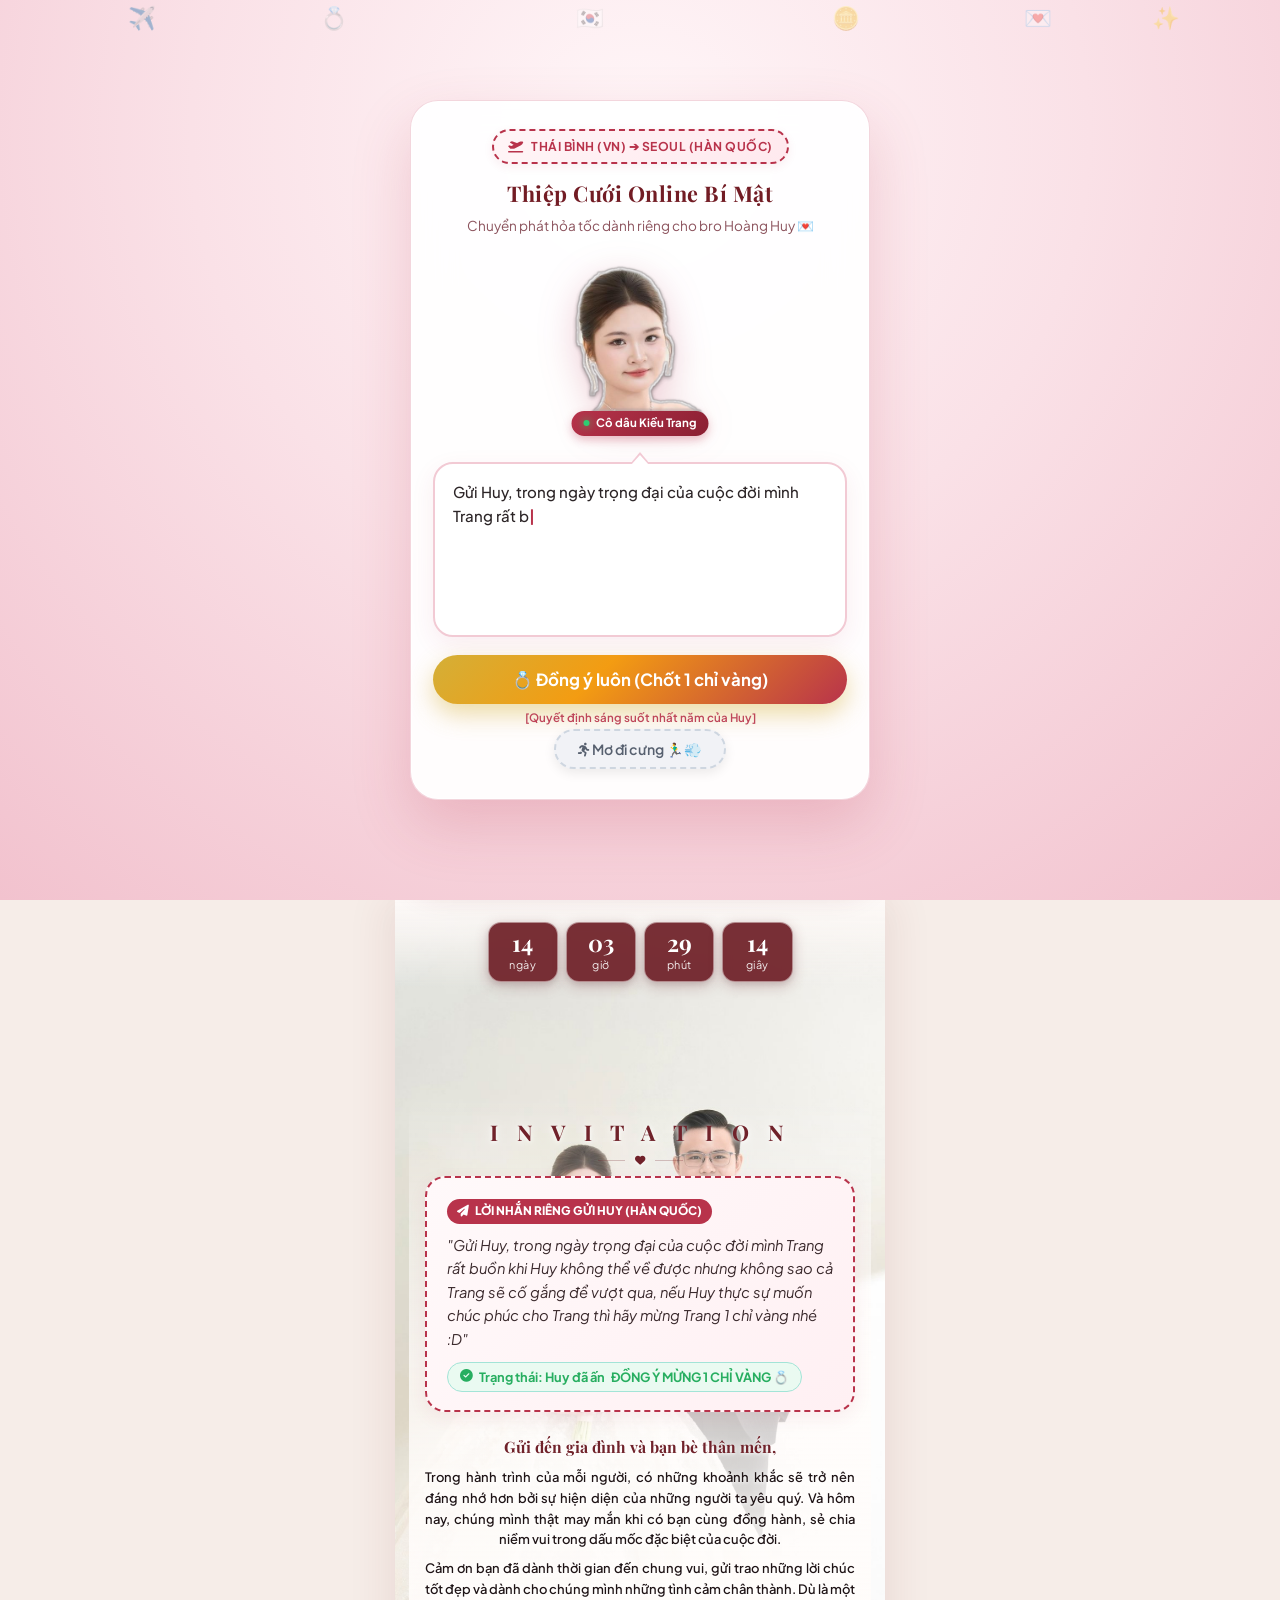
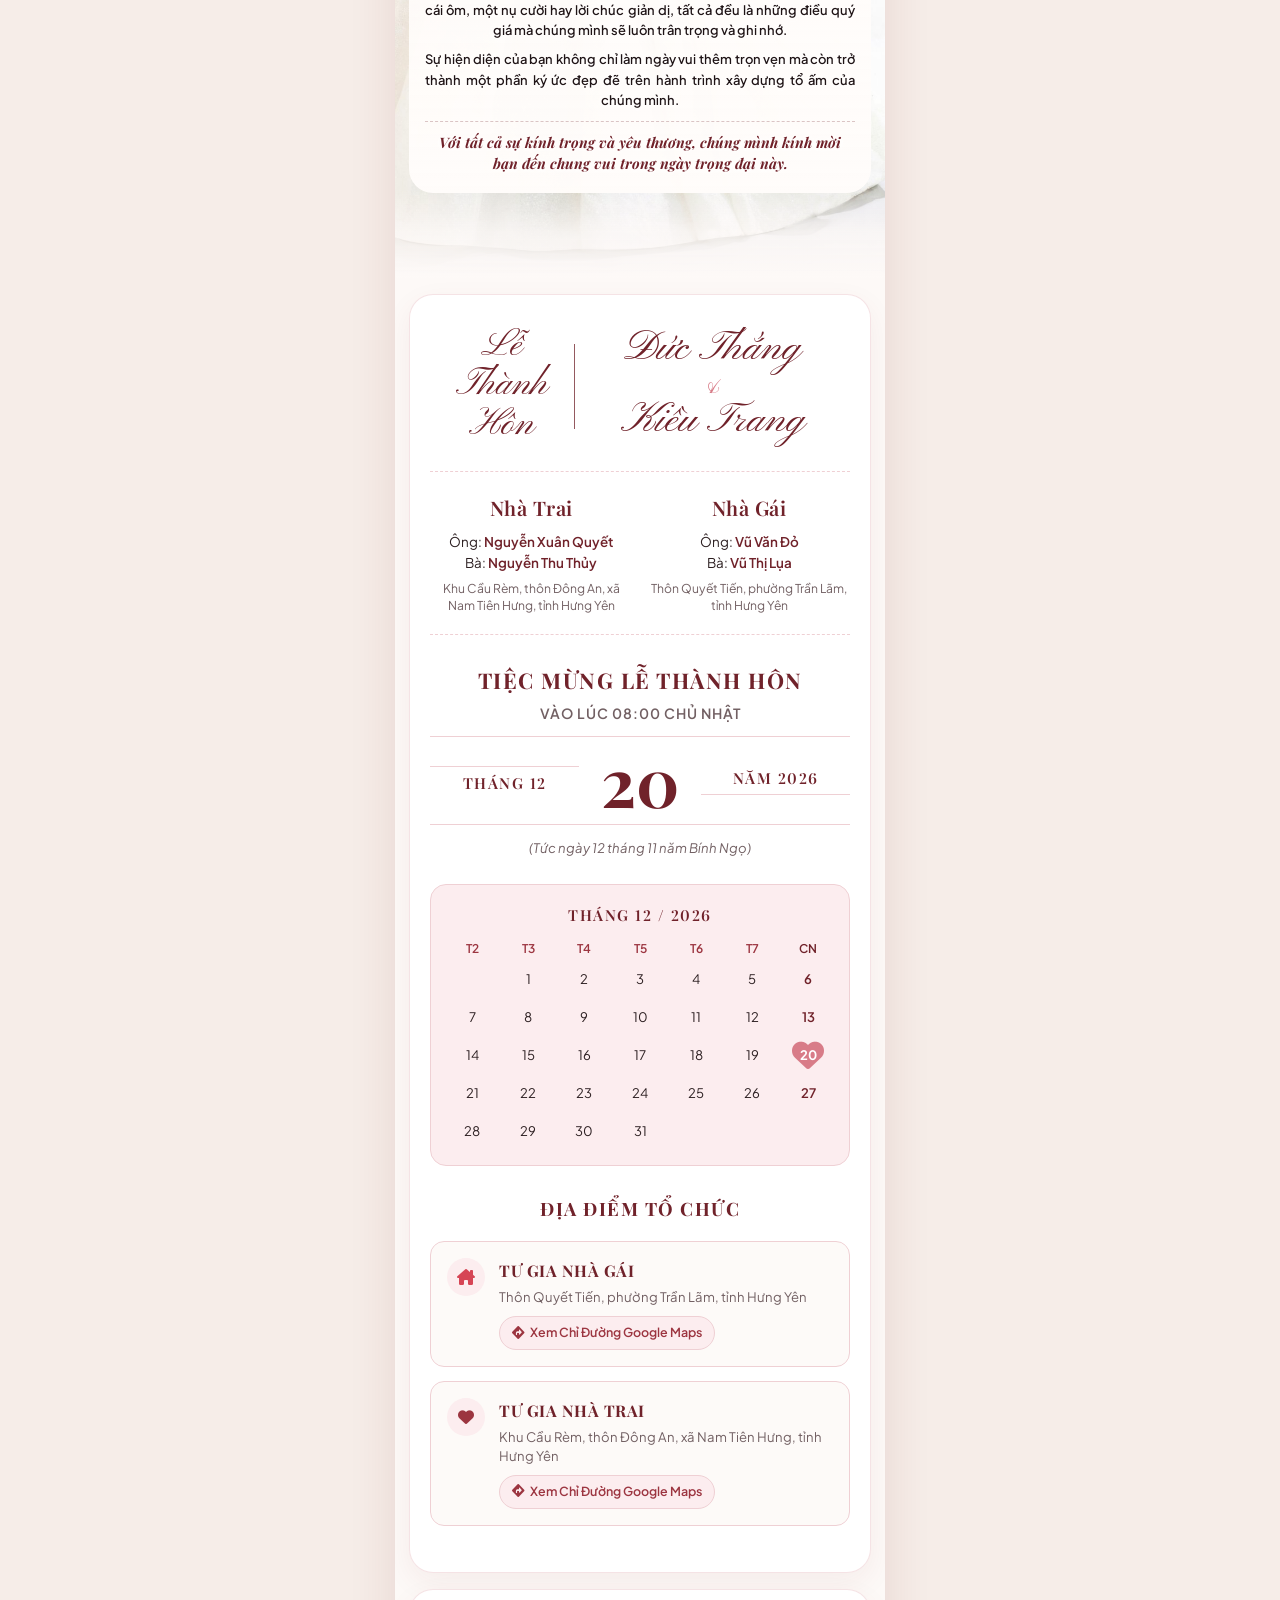
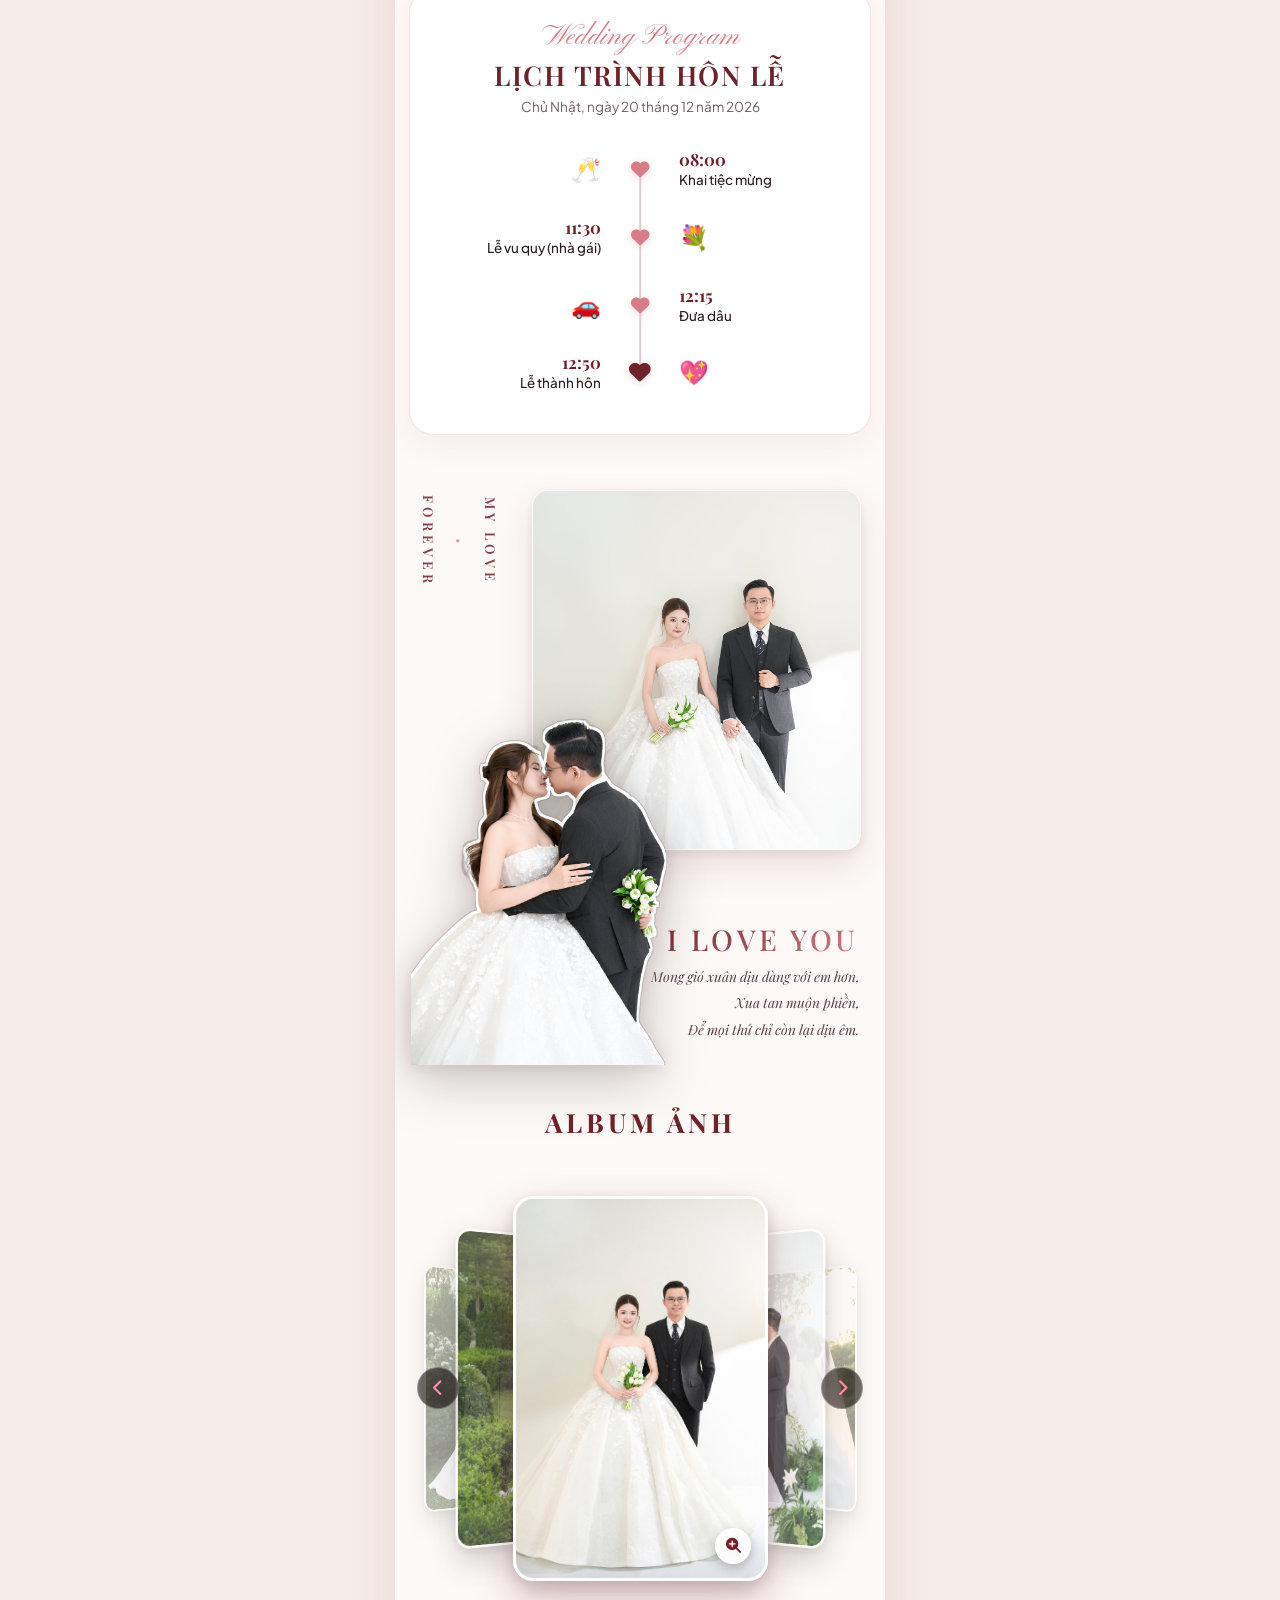
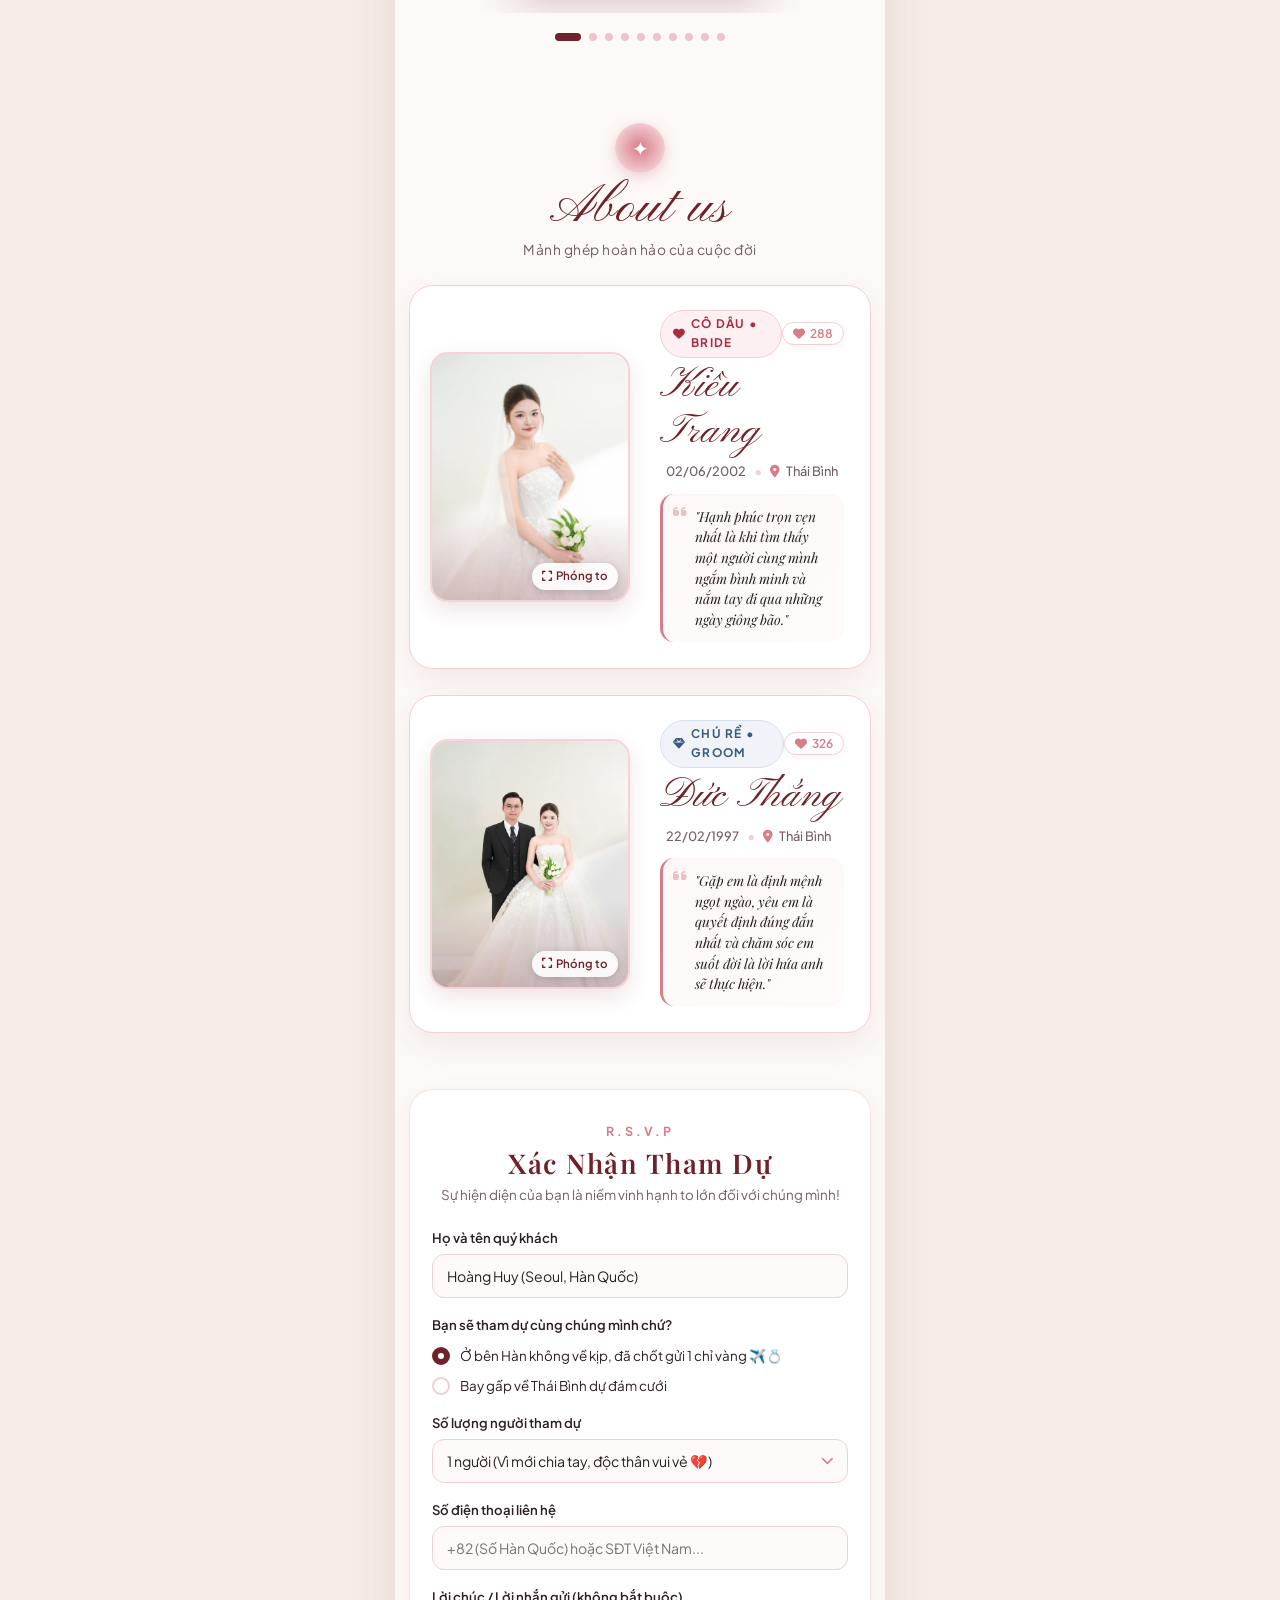
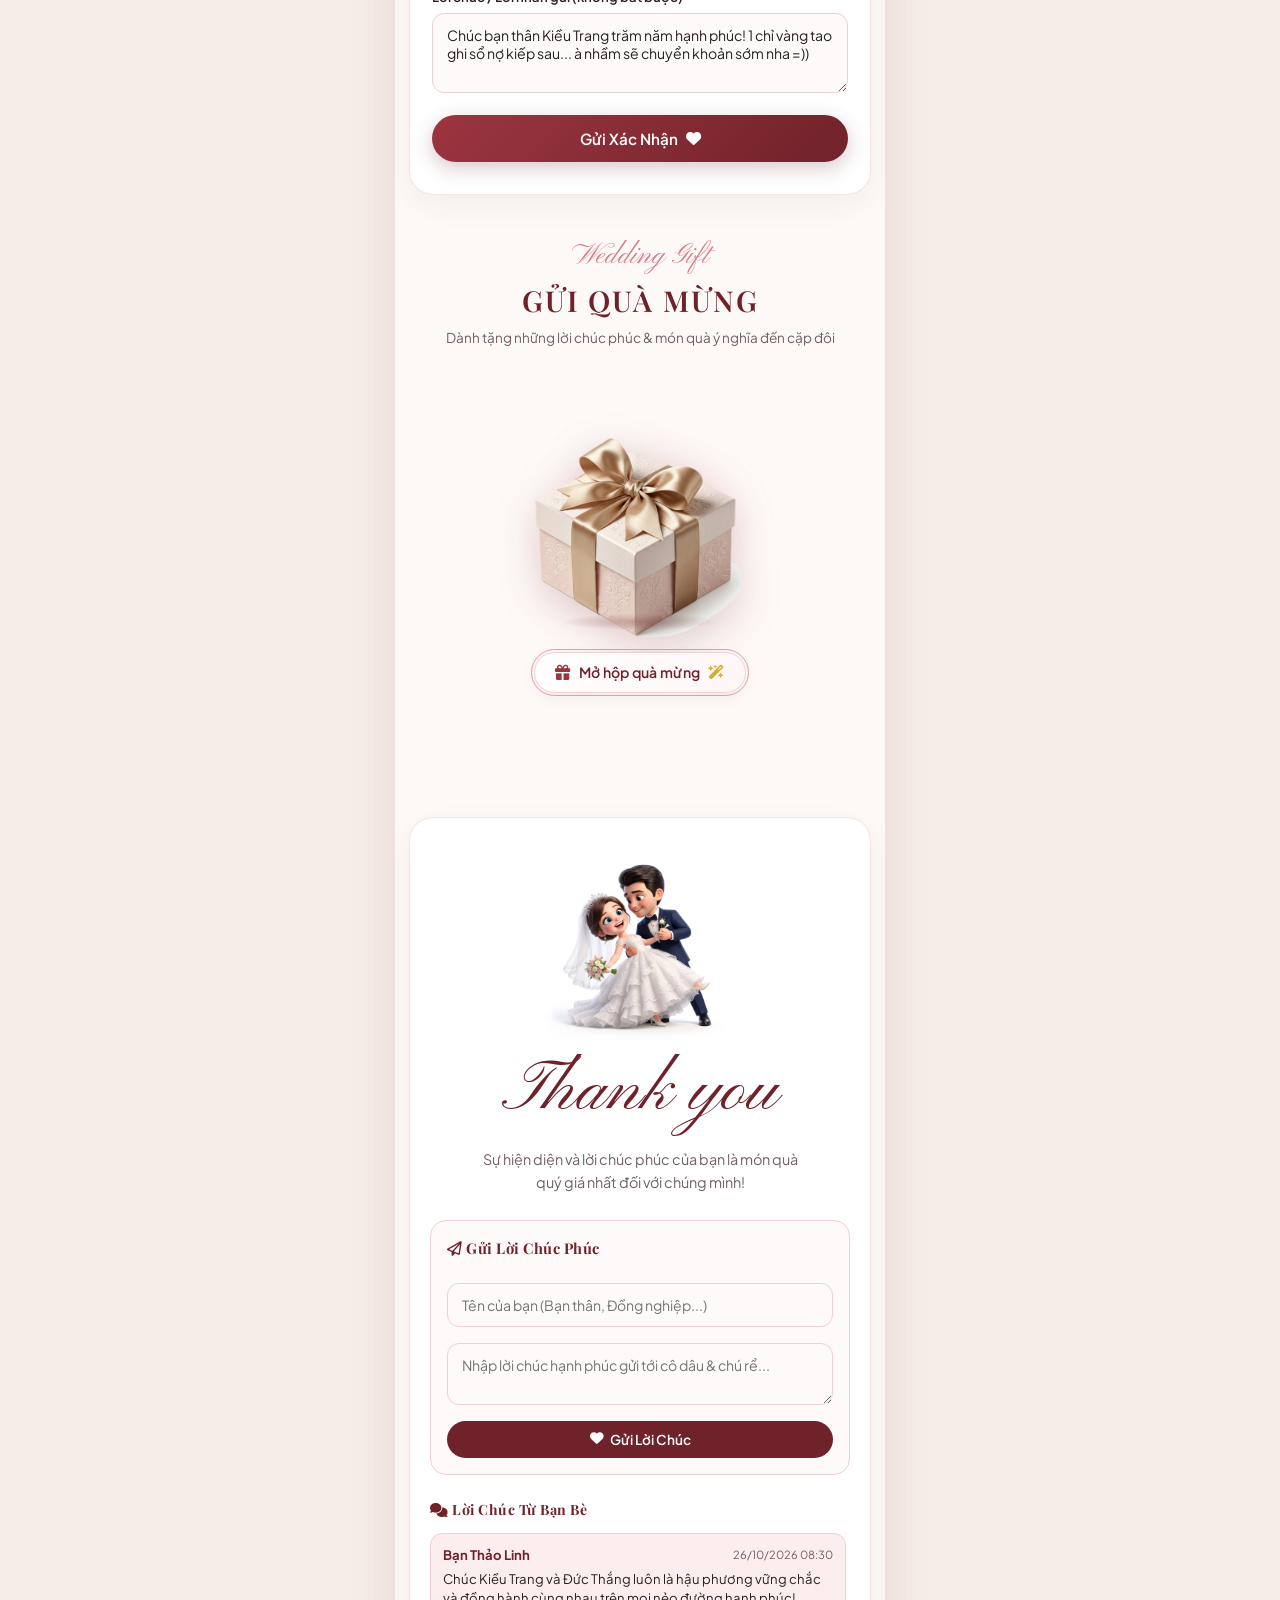
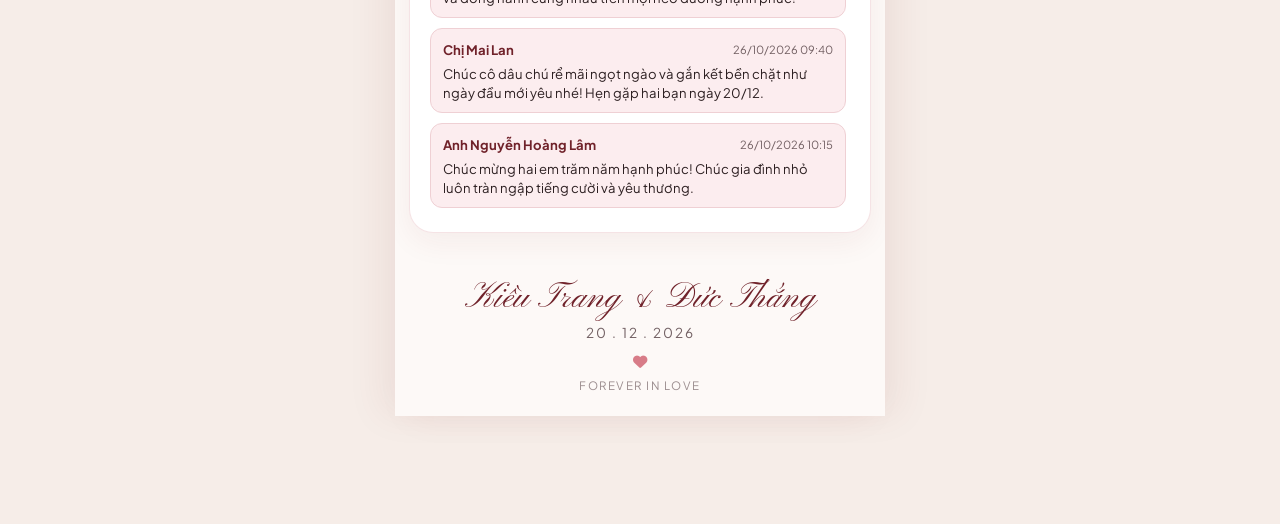
==== gui-huy/index.html @ 7a8c33e1 "feat(prank): tao ban thiep clone vui nhon gui rieng cho Huy voi thu 1 chi vang va teaser moi chia ta" ====
<!DOCTYPE html>
<html lang="vi">
<head>
  <base href="../">
  <meta charset="UTF-8">
  <meta name="viewport" content="width=device-width, initial-scale=1.0, maximum-scale=5.0">
  <title>Thiệp Mời Cưới Đặc Biệt - Kiều Trang gửi Hoàng Huy (Hàn Quốc) | 20.12.2026</title>
  
  <!-- Meta tags cho SEO & Social Sharing -->
  <meta name="description" content="Thiệp cưới online của Kiều Trang & Đức Thắng - 20.12.2026. Trân trọng kính mời bạn đến tham dự và chung vui cùng chúng mình!">
  <meta property="og:title" content="Thiệp Cưới Online - Kiều Trang & Đức Thắng">
  <meta property="og:description" content="Trân trọng kính mời bạn đến dự tiệc mừng lễ thành hôn của Kiều Trang & Đức Thắng!">
  <meta property="og:image" content="assets/images/TTT09584_web.jpg">
  
  <!-- Google Fonts: Playfair Display, Pinyon Script, Plus Jakarta Sans, Cormorant Garamond -->
  <link rel="preconnect" href="https://fonts.googleapis.com">
  <link rel="preconnect" href="https://fonts.gstatic.com" crossorigin>
  <link href="https://fonts.googleapis.com/css2?family=Cormorant+Garamond:ital,wght@0,400;0,600;0,700;1,400&family=Pinyon+Script&family=Playfair+Display:ital,wght@0,400;0,600;0,700;1,400&family=Plus+Jakarta+Sans:wght@300;400;500;600;700&display=swap" rel="stylesheet">
  
  <!-- FontAwesome Icons -->
  <link rel="stylesheet" href="https://cdnjs.cloudflare.com/ajax/libs/font-awesome/6.4.0/css/all.min.css">
  
  <!-- CSS Stylesheet -->
  <link rel="stylesheet" href="style.css">
  <!-- Canvas Confetti -->
  <script src="https://cdn.jsdelivr.net/npm/canvas-confetti@1.9.3/dist/confetti.browser.min.js"></script>
  <!-- Custom Prank Styles for Huy -->
  <link rel="stylesheet" href="assets/css/gui-huy.css">
</head>
<body>

  <!-- ==========================================
       0. PRANK GATE: MÀN HÌNH TƯƠNG TÁC 1 CHỈ VÀNG DÀNH CHO HUY
       ========================================== -->
  <div id="prank-gate" class="prank-gate-overlay">
    <!-- Floating background icons -->
    <div class="prank-bg-floating">
      <div class="prank-float-item" style="left: 10%; animation-delay: 0s;">✈️</div>
      <div class="prank-float-item" style="left: 25%; animation-delay: 2.5s;">💍</div>
      <div class="prank-float-item" style="left: 45%; animation-delay: 5s;">🇰🇷</div>
      <div class="prank-float-item" style="left: 65%; animation-delay: 1.2s;">🪙</div>
      <div class="prank-float-item" style="left: 80%; animation-delay: 3.8s;">💌</div>
      <div class="prank-float-item" style="left: 90%; animation-delay: 6.2s;">✨</div>
    </div>

    <!-- Prank Card Container -->
    <div class="prank-card">
      <div class="prank-airmail-stamp">
        <i class="fa-solid fa-plane-departure"></i> THÁI BÌNH (VN) ➔ SEOUL (HÀN QUỐC)
      </div>

      <h1 class="prank-card-title">Thiệp Cưới Online Bí Mật</h1>
      <p class="prank-card-subtitle">Chuyển phát hỏa tốc dành riêng cho bro Hoàng Huy 💌</p>

      <!-- Trang Bobblehead Avatar -->
      <div class="prank-avatar-zone" id="prank-avatar-zone" title="Chạm vào để nghe Trang tâm sự nè :D">
        <div class="prank-avatar-wrapper">
          <img src="assets/images/trang_bobble_sticker.png" alt="Cô dâu Kiều Trang" class="prank-avatar-img">
          <div class="prank-avatar-tag">
            <span class="live-dot"></span> Cô dâu Kiều Trang
          </div>
        </div>
      </div>

      <!-- Speech Bubble -->
      <div class="prank-speech-bubble">
        <p class="prank-speech-text">
          <span id="prank-typewriter-text"></span><span class="prank-type-cursor">|</span>
        </p>
        <div class="prank-speech-subnote" id="prank-subnote">
          <i class="fa-solid fa-coins"></i> <strong>Tỷ giá tham khảo hôm nay:</strong> 1 chỉ vàng 9999 ≈ 470,000 KRW (chuyển Won hay VND Trang đều duyệt hết nhé bro! :D)
        </div>
      </div>

      <!-- Button Zone: Đồng ý & Mơ đi -->
      <div class="prank-btn-zone">
        <button type="button" class="btn-prank-agree" id="btn-prank-agree">
          <span>💍 Đồng ý luôn (Chốt 1 chỉ vàng)</span>
        </button>
        <span class="agree-subtext" style="color:#b8334b; font-size: 0.72rem; font-weight:600; display:block; margin-top:5px;">[Quyết định sáng suốt nhất năm của Huy]</span>

        <button type="button" class="btn-prank-runaway" id="btn-prank-runaway">
          <i class="fa-solid fa-person-running"></i> Mơ đi cưng 🏃‍♂️💨
        </button>
      </div>
    </div>
  </div>

  <!-- MODAL CAM KẾT MỪNG 1 CHỈ VÀNG -->
  <div id="pledge-modal" class="pledge-modal-overlay">
    <div class="pledge-card">
      <div class="pledge-gold-badge">💍</div>
      <h2 class="pledge-title">BIÊN BẢN GHI NHẬN CAM KẾT</h2>
      <p class="pledge-subtitle">HỢP ĐỒNG TÌNH BẠN 10 NĂM KHÔNG THỂ PHÁ HUỶ</p>

      <div class="pledge-box">
        <div class="pledge-row">
          <span>Người mời:</span>
          <strong>Cô dâu Kiều Trang (Thái Bình)</strong>
        </div>
        <div class="pledge-row">
          <span>Người được mời:</span>
          <strong>Bạn thân Hoàng Huy (Seoul, Hàn Quốc)</strong>
        </div>
        <div class="pledge-row">
          <span>Lý do vắng mặt:</span>
          <em>Ở bên Hàn không về kịp</em>
        </div>
        <div class="pledge-row">
          <span>Điều khoản đã chốt:</span>
          <strong>Mừng cưới 1 chỉ vàng 9999 🪙</strong>
        </div>
        <div class="pledge-row">
          <span>Trạng thái:</span>
          <span style="color:#27ae60; font-weight:700;">ĐÃ KÝ XÁC NHẬN ONLINE</span>
        </div>
      </div>

      <button type="button" class="btn-pledge-confirm" id="btn-pledge-confirm">
        <i class="fa-solid fa-envelope-open-text"></i> XÁC NHẬN & MỞ THIỆP CƯỚI VIP ➔
      </button>
    </div>
  </div>

  <!-- FLOATING WIDGET 1 CHỈ VÀNG -->
  <div class="floating-gold-badge" id="floating-gold-badge" style="display:none;" title="Nhấn để xem lại biên bản cam kết mừng 1 chỉ vàng">
    <span class="floating-gold-icon">🪙</span>
    <span>Huy cam kết: 1 chỉ vàng 💍</span>
  </div>


  <!-- ==========================================
       BACKGROUND MUSIC (Bật/Tắt Nhạc Nền: Beautiful in White)
       ========================================== -->
  <audio id="bg-music" loop preload="auto">
    <source src="assets/music/beautiful-in-white.mp3" type="audio/mpeg">
    <source src="https://archive.org/download/westlifebeautifulinwhite_201911/Westlife%20-%20Beautiful%20in%20White.mp3" type="audio/mpeg">
    Trình duyệt của bạn không hỗ trợ phát nhạc nền.
  </audio>
  
  <button id="music-toggle" class="music-btn" aria-label="Bật/Tắt nhạc nền" title="Bật/Tắt nhạc nền">
    <i class="fa-solid fa-play"></i>
  </button>

  <!-- ==========================================
       1. ENVELOPE COVER (MÀN HÌNH BẮT ĐẦU - PHONG BÌ THƯ ĐỎ GIỮ NGUYÊN HOÀN TOÀN)
       ========================================== -->
  <div id="envelope-cover" class="envelope-cover-overlay">
    <div class="envelope-screen-wrapper">
      
            <!-- Tiêu đề trên cùng: Thiệp Mời Cưới -->
      <div class="envelope-top-title" id="envelope-top-title">
        <span class="envelope-title-cursive">Thiệp Mời Cưới</span>
        <div class="huy-envelope-vip-card">
          <div class="huy-envelope-badge"><i class="fa-solid fa-crown"></i> BẢN VIP DÀNH CHO BẠN THÂN TỪ HÀN QUỐC</div>
          <p class="huy-guest-line">
            Kính mời: <span class="huy-name-tag">Hoàng Huy</span> & 
            <span class="tease-lover-wrap">
              <span class="tease-lover-text">người thương</span>
              <span class="tease-cross-line"></span>
              <span class="tease-stamp">ĐÃ ĐỘC THÂN 💔</span>
            </span>
          </p>
          <span class="tease-joke-note">
            <i class="fa-solid fa-face-grin-squint-tears"></i> Ủa quên mới chia tay rồi! Đi 1 mình vừa đỡ tốn vé máy bay vừa có tiền mừng 1 chỉ vàng nhé bro :D
          </span>
        </div>
      </div>

      <!-- Biểu tượng Song Hỷ (囍) v2 -->
      <div class="envelope-wedding-emblem" id="envelope-wedding-emblem">
        <img src="assets/images/Song_hy_v2.png" alt="Biểu tượng Song Hỷ" class="song-hy-icon">
      </div>

      <!-- Khung phong bì 3D tương tác -->
      <div class="envelope-stage" id="envelope-interactive" title="Nhấp để mở thiệp cưới">
        
        <!-- Thân phong bì đỏ -->
        <div class="envelope-body">
          <!-- Cụm hoa góc trên bên trái -->
          <div class="envelope-flower flower-top-left">
            <img src="assets/images/flower_top_left.png" alt="Hoa cưới trang trí góc trên bên trái">
          </div>

          <!-- Mặt sau phong bì -->
          <div class="envelope-inner-back"></div>

          <!-- Tấm ảnh cưới trượt lên từ phong bì (Ảnh TTT09222) -->
          <div class="envelope-photo-card" id="envelope-photo-card">
            <div class="photo-img-wrapper">
              <img src="assets/images/TTT09222_web.jpg" alt="Ảnh cưới Đức Thắng & Kiều Trang" class="photo-couple-img">
            </div>
          </div>

          <!-- Nếp gấp hai bên & đáy phong bì tạo thành túi -->
          <div class="envelope-pocket">
            <div class="pocket-fold pocket-left"></div>
            <div class="pocket-fold pocket-right"></div>
            <div class="pocket-fold pocket-bottom"></div>
          </div>

          <!-- Nắp tam giác phong bì trên cùng -->
          <div class="envelope-top-flap" id="envelope-flap">
            <div class="flap-triangle"></div>
          </div>

          <!-- Con dấu sáp ở chính giữa phong bì -->
          <div class="envelope-wax-seal" id="envelope-wax-seal">
            <img src="assets/images/wax_seal.png" alt="Con dấu sáp đỏ niêm phong thiệp cưới">
            <div class="seal-glow"></div>
          </div>
        </div>

      </div>

      <!-- Hiệu ứng bóng đổ sàn dưới đáy phong bì (Ground Shadow tương tác chuyển động) -->
      <div class="envelope-ground-shadow" id="envelope-ground-shadow"></div>

      <!-- Thông tin phía dưới phong bì: Tên cô dâu chú rể -->
      <div class="envelope-bottom-info" id="envelope-bottom-info">
        <div class="envelope-couple-names">Kiều Trang &amp; Đức Thắng</div>
      </div>

    </div>

    <!-- Container chứa hiệu ứng trái tim đỏ bay lên -->
    <div id="envelope-hearts-container" class="envelope-hearts-container"></div>
  </div>

  <!-- ==========================================
       2. HERO BANNER - INTRO ZOOM (ĐỒNG BỘ CHIỀU RỘNG CHUẨN MẪU FEED)
       ========================================== -->
  <div class="cl-hero-wrapper">
    <header id="hero">
      <div class="hero-bg" style="background-image: url('assets/images/TTT09584_web.jpg'), url('assets/images/TTT09584.jpg');"></div>
      <div class="hero-overlay"></div>
      
      <div class="hero-content">
        <h1 class="hero-names">
          <span class="hero-name-row">Kiều Trang</span>
          <span class="hero-amp">&amp;</span>
          <span class="hero-name-row">Đức Thắng</span>
        </h1>
        <p class="hero-date">20 . 12 . 2026</p>
      </div>
      
      <div class="scroll-down-hint" id="scroll-down-hint">
        <span>Cuộn xuống</span>
        <i class="fa-solid fa-angle-down"></i>
      </div>

      <!-- Hiệu ứng viền chuyển mờ dần hài hòa ở đáy Intro -->
      <div class="hero-bottom-fade"></div>
    </header>
  </div>

  <!-- ==========================================
       3. CẢM HỨNG TỪ CINELOVE MẪU 42 - HỒNG PASTEL FEED
       TẤT CẢ CÁC MÀN BÊN DƯỚI ĐỒNG BỘ THEO MẪU CINELOVE 42 VỚI THÔNG TIN CÓ SẴN
       ========================================== -->
  <main class="cl-feed-wrapper" id="wedding-feed">
    <div class="cl-feed-container">


      <!-- SECTION 2: COUNTDOWN & INVITATION LETTER (CHUẨN CINELOVE 42) -->
      <section class="cl-section cl-invitation-section" id="invitation-section">
        
        <!-- Ảnh nền váy cưới & hoa ngọt ngào -->
        <div class="cl-invitation-cover">
          <img src="assets/images/TTT08627_web.jpg" alt="Thư mời cưới Đức Thắng Kiều Trang" class="cl-invitation-bg-img" loading="eager" decoding="async">

          <!-- Lớp phủ chứa 4 ô Countdown và Card thư mời -->
          <div class="cl-invitation-content-overlay">
            
            <!-- 4 ô Countdown màu đỏ mận đặc trưng CineLove 42 -->
            <div class="cl-countdown-grid">
              <div class="cl-countdown-box">
                <span class="cl-countdown-num" id="days">00</span>
                <span class="cl-countdown-label">ngày</span>
              </div>
              <div class="cl-countdown-box">
                <span class="cl-countdown-num" id="hours">00</span>
                <span class="cl-countdown-label">giờ</span>
              </div>
              <div class="cl-countdown-box">
                <span class="cl-countdown-num" id="minutes">00</span>
                <span class="cl-countdown-label">phút</span>
              </div>
              <div class="cl-countdown-box">
                <span class="cl-countdown-num" id="seconds">00</span>
                <span class="cl-countdown-label">giây</span>
              </div>
            </div>

                          <!-- Khung Thư Mời Kính Mờ (Glassmorphism card) -->
            <div class="cl-letter-card">
              <h2 class="cl-letter-title">I N V I T A T I O N</h2>
              <div class="cl-letter-divider">
                <span class="cl-letter-heart"><i class="fa-solid fa-heart"></i></span>
              </div>

              <!-- LỜI NHẮN ĐẶC BIỆT DÀNH CHO BẠN THÂN HOÀNG HUY -->
              <div class="huy-invitation-special-card">
                <span class="huy-special-tag"><i class="fa-solid fa-paper-plane"></i> Lời nhắn riêng gửi Huy (Hàn Quốc)</span>
                <p class="huy-special-quote">
                  "Gửi Huy, trong ngày trọng đại của cuộc đời mình Trang rất buồn khi Huy không thể về được nhưng không sao cả Trang sẽ cố gắng để vượt qua, nếu Huy thực sự muốn chúc phúc cho Trang thì hãy mừng Trang 1 chỉ vàng nhé :D"
                </p>
                <div class="huy-special-status">
                  <i class="fa-solid fa-circle-check"></i> Trạng thái: Huy đã ấn <strong>ĐỒNG Ý MỪNG 1 CHỈ VÀNG 💍</strong>
                </div>
              </div>
              <div class="cl-letter-body">
                <p class="cl-letter-greeting">Gửi đến gia đình và bạn bè thân mến,</p>
                <p class="cl-letter-paragraph">
                  Trong hành trình của mỗi người, có những khoảnh khắc sẽ trở nên đáng nhớ hơn bởi sự hiện diện của những người ta yêu quý. Và hôm nay, chúng mình thật may mắn khi có bạn cùng đồng hành, sẻ chia niềm vui trong dấu mốc đặc biệt của cuộc đời.
                </p>
                <p class="cl-letter-paragraph">
                  Cảm ơn bạn đã dành thời gian đến chung vui, gửi trao những lời chúc tốt đẹp và dành cho chúng mình những tình cảm chân thành. Dù là một cái ôm, một nụ cười hay lời chúc giản dị, tất cả đều là những điều quý giá mà chúng mình sẽ luôn trân trọng và ghi nhớ.
                </p>
                <p class="cl-letter-paragraph">
                  Sự hiện diện của bạn không chỉ làm ngày vui thêm trọn vẹn mà còn trở thành một phần ký ức đẹp đẽ trên hành trình xây dựng tổ ấm của chúng mình.
                </p>
                <p class="cl-letter-conclusion">
                  Với tất cả sự kính trọng và yêu thương, chúng mình kính mời bạn đến chung vui trong ngày trọng đại này.
                </p>
              </div>
            </div>

          </div>
        </div>

      </section>

      <!-- SECTION 3: LỄ THÀNH HÔN & THÔNG BÁO HAI BÊN GIA ĐÌNH (CHUẨN CINELOVE 42) -->
      <section class="cl-section cl-ceremony-section reveal-up">
        <div class="cl-card-white">
          
          <!-- Hàng tiêu đề Lễ Thành Hôn & Tên Cặp Đôi -->
          <div class="cl-ceremony-header-row">
            <div class="cl-ceremony-badge-stack">
              <span class="cl-script-word">Lễ</span>
              <span class="cl-script-word">Thành</span>
              <span class="cl-script-word">Hôn</span>
            </div>
            <div class="cl-ceremony-header-divider"></div>
            <div class="cl-ceremony-names-col">
              <div class="cl-name-script groom">Đức Thắng</div>
              <div class="cl-name-ampersand">&amp;</div>
              <div class="cl-name-script bride">Kiều Trang</div>
            </div>
          </div>

          <!-- Thông Tin Hai Bên Gia Đình (2 Cột Nhà Trai - Nhà Gái) -->
          <div class="cl-family-grid">
            <div class="cl-family-col groom-side reveal-left">
              <h4 class="cl-side-title">Nhà Trai</h4>
              <p class="cl-parent-line">Ông: <strong>Nguyễn Xuân Quyết</strong></p>
              <p class="cl-parent-line">Bà: <strong>Nguyễn Thu Thủy</strong></p>
              <p class="cl-address-line">Khu Cầu Rèm, thôn Đông An, xã Nam Tiên Hưng, tỉnh Hưng Yên</p>
            </div>
            
            <div class="cl-family-col bride-side reveal-right">
              <h4 class="cl-side-title">Nhà Gái</h4>
              <p class="cl-parent-line">Ông: <strong>Vũ Văn Đỏ</strong></p>
              <p class="cl-parent-line">Bà: <strong>Vũ Thị Lụa</strong></p>
              <p class="cl-address-line">Thôn Quyết Tiến, phường Trần Lãm, tỉnh Hưng Yên</p>
            </div>
          </div>

          <!-- Khối Tiệc Mừng & Ngày Tháng Năm -->
          <div class="cl-fest-block reveal-up delay-1">
            <h3 class="cl-fest-title">TIỆC MỪNG LỄ THÀNH HÔN</h3>
            <p class="cl-fest-time">VÀO LÚC 08:00 CHỦ NHẬT</p>
            
            <!-- Hàng ngày tháng với số 20 to ấn tượng chuẩn CineLove -->
            <div class="cl-date-row">
              <div class="cl-date-col-side left">
                <span class="cl-date-bar"></span>
                <span class="cl-date-text">THÁNG 12</span>
              </div>
              <div class="cl-date-col-center">
                <span class="cl-date-giant">20</span>
              </div>
              <div class="cl-date-col-side right">
                <span class="cl-date-text">NĂM 2026</span>
                <span class="cl-date-bar"></span>
              </div>
            </div>

            <p class="cl-lunar-date">(Tức ngày 12 tháng 11 năm Bính Ngọ)</p>
          </div>

          <!-- Khối Lịch Tháng 12 Đánh Dấu Ngày Cưới (Mini Calendar) -->
          <div class="cl-calendar-widget reveal-up delay-2">
            <div class="cl-cal-header">THÁNG 12 / 2026</div>
            <div class="cl-cal-days-header">
              <span>T2</span><span>T3</span><span>T4</span><span>T5</span><span>T6</span><span>T7</span><span class="cl-cal-sun">CN</span>
            </div>
            <div class="cl-cal-grid">
              <!-- Tuần 1: Dec 1, 2026 là Thứ 3 -->
              <span class="cl-cal-empty"></span>
              <span>1</span><span>2</span><span>3</span><span>4</span><span>5</span><span class="cl-cal-sun">6</span>
              <!-- Tuần 2 -->
              <span>7</span><span>8</span><span>9</span><span>10</span><span>11</span><span>12</span><span class="cl-cal-sun">13</span>
              <!-- Tuần 3 -->
              <span>14</span><span>15</span><span>16</span><span>17</span><span>18</span><span>19</span>
              <!-- NGÀY 20 ĐÁNH DẤU TRÁI TIM -->
              <span class="cl-cal-wedding-day cl-cal-sun" title="Ngày Hôn Lễ">
                <span class="cl-cal-heart-wrap">
                  <i class="fa-solid fa-heart cl-cal-heart-bg"></i>
                  <span class="cl-cal-day-num">20</span>
                </span>
              </span>
              <!-- Tuần 4 -->
              <span>21</span><span>22</span><span>23</span><span>24</span><span>25</span><span>26</span><span class="cl-cal-sun">27</span>
              <!-- Tuần 5 -->
              <span>28</span><span>29</span><span>30</span><span>31</span>
              <span class="cl-cal-empty"></span><span class="cl-cal-empty"></span><span class="cl-cal-empty"></span>
            </div>
          </div>

          <!-- Khối Địa Điểm Tổ Chức -->
          <div class="cl-venue-block reveal-up delay-2">
            <h4 class="cl-venue-heading">ĐỊA ĐIỂM TỔ CHỨC</h4>
            
            <div class="cl-venue-item">
              <div class="cl-venue-icon bride"><i class="fa-solid fa-house-chimney"></i></div>
              <div class="cl-venue-info">
                <h5 class="cl-venue-name">TƯ GIA NHÀ GÁI</h5>
                <p class="cl-venue-addr">Thôn Quyết Tiến, phường Trần Lãm, tỉnh Hưng Yên</p>
                <a href="https://www.google.com/maps/dir/?api=1&destination=20.45577272204039,106.38618598172441" target="_blank" rel="noopener noreferrer" class="cl-btn-map bride">
                  <i class="fa-solid fa-diamond-turn-right"></i> Xem Chỉ Đường Google Maps
                </a>
              </div>
            </div>

            <div class="cl-venue-item">
              <div class="cl-venue-icon"><i class="fa-solid fa-heart"></i></div>
              <div class="cl-venue-info">
                <h5 class="cl-venue-name">TƯ GIA NHÀ TRAI</h5>
                <p class="cl-venue-addr">Khu Cầu Rèm, thôn Đông An, xã Nam Tiên Hưng, tỉnh Hưng Yên</p>
                <a href="https://www.google.com/maps/dir/?api=1&destination=20.517033908639352,106.26773244638706" target="_blank" rel="noopener noreferrer" class="cl-btn-map">
                  <i class="fa-solid fa-diamond-turn-right"></i> Xem Chỉ Đường Google Maps
                </a>
              </div>
            </div>

          </div>

        </div>
      </section>

      <!-- SECTION 4: LỊCH TRÌNH HÔN LỄ (TIMELINE VỚI TIM HỒNG CHUẨN CINELOVE 42) -->
      <section class="cl-section cl-timeline-section reveal-up" id="timeline-section">
        <div class="cl-card-white">
          <div class="cl-section-head text-center">
            <span class="cl-sub-script">Wedding Program</span>
            <h3 class="cl-head-serif">LỊCH TRÌNH HÔN LỄ</h3>
            <p class="cl-head-desc">Chủ Nhật, ngày 20 tháng 12 năm 2026</p>
          </div>

          <div class="cl-timeline-track">
            
            <!-- Mốc 1: 08:00 Khai tiệc mừng -->
            <div class="cl-timeline-row reveal-left">
              <div class="cl-timeline-side time-left">
                <span class="cl-timeline-emoji">🥂</span>
              </div>
              <div class="cl-timeline-node">
                <i class="fa-solid fa-heart cl-heart-node"></i>
              </div>
              <div class="cl-timeline-side desc-right">
                <span class="cl-timeline-hour">08:00</span>
                <span class="cl-timeline-action">Khai tiệc mừng</span>
              </div>
            </div>

            <!-- Mốc 2: 11:30 Lễ vu quy (nhà gái) -->
            <div class="cl-timeline-row reveal-right delay-1">
              <div class="cl-timeline-side desc-left">
                <span class="cl-timeline-hour">11:30</span>
                <span class="cl-timeline-action">Lễ vu quy (nhà gái)</span>
              </div>
              <div class="cl-timeline-node">
                <i class="fa-solid fa-heart cl-heart-node"></i>
              </div>
              <div class="cl-timeline-side time-right">
                <span class="cl-timeline-emoji">💐</span>
              </div>
            </div>

            <!-- Mốc 3: 12:15 Đưa dâu -->
            <div class="cl-timeline-row reveal-left delay-2">
              <div class="cl-timeline-side time-left">
                <span class="cl-timeline-emoji">🚗</span>
              </div>
              <div class="cl-timeline-node">
                <i class="fa-solid fa-heart cl-heart-node"></i>
              </div>
              <div class="cl-timeline-side desc-right">
                <span class="cl-timeline-hour">12:15</span>
                <span class="cl-timeline-action">Đưa dâu</span>
              </div>
            </div>

            <!-- Mốc 4: 12:50 Lễ thành hôn -->
            <div class="cl-timeline-row reveal-right delay-3">
              <div class="cl-timeline-side desc-left">
                <span class="cl-timeline-hour">12:50</span>
                <span class="cl-timeline-action">Lễ thành hôn</span>
              </div>
              <div class="cl-timeline-node">
                <i class="fa-solid fa-heart cl-heart-node cl-heart-finish"></i>
              </div>
              <div class="cl-timeline-side time-right">
                <span class="cl-timeline-emoji">💖</span>
              </div>
            </div>

          </div></div>
      </section>

      <!-- SECTION 5: EDITORIAL STICKER CUTOUT (CHUẨN ẢNH THAM KHẢO 2: MY LOVE FOREVER - I LOVE YOU) -->
      <section class="cl-section cl-editorial-section reveal-up">
        
        <div class="cl-editorial-layout">
          
          <!-- Chữ dọc nghệ thuật bên lề trái: MY LOVE FOREVER -->
          <div class="cl-editorial-vtext-left reveal-left">
            <span class="cl-vtext-word">MY LOVE</span>
            <span class="cl-vtext-dot">•</span>
            <span class="cl-vtext-word">FOREVER</span>
          </div>


          <!-- Khung ảnh chính góc trên bên phải (Upper-right framed photo) -->
          <div class="cl-editorial-main-frame reveal-scale delay-1">
            <img src="assets/images/TTT08789_web.jpg" alt="Ảnh cưới Đức Thắng & Kiều Trang" class="gallery-trigger" data-img-src="assets/images/TTT08789_web.jpg">
          </div>

          <!-- Chủ thể cặp đôi bóc tách từ ảnh 9027 với viền sticker trắng ở góc dưới bên trái -->
          <div class="cl-editorial-cutout reveal-up delay-2">
            <img src="assets/images/TTT09027_v2.png" alt="Đức Thắng & Kiều Trang" class="gallery-trigger" data-img-src="assets/images/TTT09027_web.jpg">
          </div>

          <!-- Cụm Typography I LOVE YOU và Lời thơ ở góc dưới bên phải -->
          <div class="cl-editorial-bottom-text reveal-right delay-2">
            <h3 class="cl-editorial-love-title">I LOVE YOU</h3>
            <div class="cl-editorial-poem">
              <p>Mong gió xuân dịu dàng với em hơn,</p>
              <p>Xua tan muộn phiền,</p>
              <p>Để mọi thứ chỉ còn lại dịu êm.</p>
            </div>
          </div>

        </div>

        <!-- ALBUM ẢNH - 3D COVERFLOW SWIPE SLIDER (CHUẨN ẢNH THỨ 2 BẠN GỬI) -->
        <div class="cl-album-section reveal-up delay-1">
          <div class="cl-album-header text-center">
            <h3 class="cl-album-title">ALBUM ẢNH</h3>
          </div>

          <div class="cl-coverflow-slider" id="album-coverflow">
            <div class="cl-coverflow-track" id="coverflow-track">
              
              <div class="cl-coverflow-slide" data-index="0">
                <div class="cl-slide-card">
                  <img src="assets/images/TTT08627_web.jpg" alt="Ảnh cưới Đức Thắng & Kiều Trang 1" class="gallery-trigger" data-img-index="0">
                  <div class="cl-slide-zoom-hint"><i class="fa-solid fa-magnifying-glass-plus"></i></div>
                </div>
              </div>

              <div class="cl-coverflow-slide" data-index="1">
                <div class="cl-slide-card">
                  <img src="assets/images/TTT08982_web.jpg" alt="Ảnh cưới Đức Thắng & Kiều Trang 2" class="gallery-trigger" data-img-index="1">
                  <div class="cl-slide-zoom-hint"><i class="fa-solid fa-magnifying-glass-plus"></i></div>
                </div>
              </div>

              <div class="cl-coverflow-slide" data-index="2">
                <div class="cl-slide-card">
                  <img src="assets/images/TTT09584_web.jpg" alt="Ảnh cưới Đức Thắng & Kiều Trang 3" class="gallery-trigger" data-img-index="2">
                  <div class="cl-slide-zoom-hint"><i class="fa-solid fa-magnifying-glass-plus"></i></div>
                </div>
              </div>

              <div class="cl-coverflow-slide" data-index="3">
                <div class="cl-slide-card">
                  <img src="assets/images/TTT09222_web.jpg" alt="Ảnh cưới Đức Thắng & Kiều Trang 4" class="gallery-trigger" data-img-index="3">
                  <div class="cl-slide-zoom-hint"><i class="fa-solid fa-magnifying-glass-plus"></i></div>
                </div>
              </div>

              <div class="cl-coverflow-slide" data-index="4">
                <div class="cl-slide-card">
                  <img src="assets/images/TTT09824_web.jpg" alt="Ảnh cưới Đức Thắng & Kiều Trang 5" class="gallery-trigger" data-img-index="4">
                  <div class="cl-slide-zoom-hint"><i class="fa-solid fa-magnifying-glass-plus"></i></div>
                </div>
              </div>

              <div class="cl-coverflow-slide" data-index="5">
                <div class="cl-slide-card">
                  <img src="assets/images/TTT09053_web.jpg" alt="Ảnh cưới Đức Thắng & Kiều Trang 6" class="gallery-trigger" data-img-index="5">
                  <div class="cl-slide-zoom-hint"><i class="fa-solid fa-magnifying-glass-plus"></i></div>
                </div>
              </div>

               <div class="cl-coverflow-slide" data-index="6">
                <div class="cl-slide-card">
                  <img src="assets/images/TTT09839_web.jpg" alt="Ảnh cưới Đức Thắng & Kiều Trang 7" class="gallery-trigger" data-img-index="6">
                  <div class="cl-slide-zoom-hint"><i class="fa-solid fa-magnifying-glass-plus"></i></div>
                </div>
              </div>

              <div class="cl-coverflow-slide" data-index="7">
                <div class="cl-slide-card">
                  <img src="assets/images/TTT08816_web.jpg" alt="Ảnh cưới Đức Thắng & Kiều Trang 8" class="gallery-trigger" data-img-index="7">
                  <div class="cl-slide-zoom-hint"><i class="fa-solid fa-magnifying-glass-plus"></i></div>
                </div>
              </div>

              <div class="cl-coverflow-slide" data-index="8">
                <div class="cl-slide-card">
                  <img src="assets/images/TTT09334_web.jpg" alt="Ảnh cưới Đức Thắng & Kiều Trang 9" class="gallery-trigger" data-img-index="8">
                  <div class="cl-slide-zoom-hint"><i class="fa-solid fa-magnifying-glass-plus"></i></div>
                </div>
              </div>

              <div class="cl-coverflow-slide" data-index="9">
                <div class="cl-slide-card">
                  <img src="assets/images/TTT09654_web.jpg" alt="Ảnh cưới Đức Thắng & Kiều Trang 10" class="gallery-trigger" data-img-index="9">
                  <div class="cl-slide-zoom-hint"><i class="fa-solid fa-magnifying-glass-plus"></i></div>
                </div>
              </div>

            </div>

            <!-- Nút điều hướng mũi tên tròn hai bên -->
            <button type="button" class="cl-coverflow-btn prev" id="coverflow-prev" aria-label="Ảnh trước">
              <i class="fa-solid fa-chevron-left"></i>
            </button>
            <button type="button" class="cl-coverflow-btn next" id="coverflow-next" aria-label="Ảnh tiếp theo">
              <i class="fa-solid fa-chevron-right"></i>
            </button>
          </div>

          <!-- Các chấm chuyển ảnh (Pagination Dots) -->
          <div class="cl-coverflow-dots" id="coverflow-dots"></div>
        </div>

      </section>

      <!-- SECTION 6: ABOUT US (CÔ DÂU & CHÚ RỂ - PHONG CÁCH TẠP CHÍ CƯỚI CAO CẤP) -->
      <section class="cl-section cl-about-section reveal-up" id="about-section">
        
        <!-- Header có vòng tròn hồng pastel + ngôi sao lấp lánh -->
        <div class="cl-about-header text-center">
          <div class="cl-about-circle-badge">
            <span class="cl-sparkle">✦</span>
          </div>
          <h2 class="cl-about-script">About us</h2>
          <p class="cl-about-subtitle">Mảnh ghép hoàn hảo của cuộc đời</p>
        </div>

        <div class="cl-profiles-wrap">
          
          <!-- THẺ CÔ DÂU (BRIDE) -->
          <div class="cl-profile-card bride-card reveal-up">
            <!-- Khung ảnh chân dung lớn, sắc nét chuẩn tạp chí -->
            <div class="cl-profile-photo-col">
              <div class="cl-avatar-frame gallery-trigger" data-img-src="assets/images/TTT08816_web.jpg" title="Nhấp để xem ảnh đầy đủ">
                <img src="assets/images/bride_portrait.jpg" alt="Cô dâu Kiều Trang" class="cl-profile-img">
                <div class="cl-photo-overlay-badge">
                  <i class="fa-solid fa-expand"></i> Phóng to
                </div>
              </div>
            </div>

            <!-- Cột thông tin cô dâu -->
            <div class="cl-profile-info-col">
              <div class="cl-profile-badge-row">
                <span class="cl-role-tag bride-tag"><i class="fa-solid fa-heart"></i> Cô Dâu • Bride</span>
                <button type="button" class="cl-profile-heart-btn" onclick="reactProfileHeart(this)" title="Thả tim cho cô dâu">
                  <i class="fa-solid fa-heart"></i> <span class="cl-heart-num">288</span>
                </button>
              </div>
              
              <h3 class="cl-profile-name">Kiều Trang</h3>
              
              <div class="cl-profile-meta">
                <span class="cl-meta-item"><i class="fa-regular fa-calendar-heart"></i> 02/06/2002</span>
                <span class="cl-meta-divider">•</span>
                <span class="cl-meta-item"><i class="fa-solid fa-location-dot"></i> Thái Bình</span>
              </div>

              <div class="cl-profile-quote-wrap">
                <i class="fa-solid fa-quote-left cl-quote-mark"></i>
                <p class="cl-profile-quote">
                  "Hạnh phúc trọn vẹn nhất là khi tìm thấy một người cùng mình ngắm bình minh và nắm tay đi qua những ngày giông bão."
                </p>
              </div>
            </div>
          </div>

          <!-- THẺ CHÚ RỂ (GROOM) -->
          <div class="cl-profile-card groom-card reveal-up delay-1">
            <!-- Khung ảnh chân dung lớn, sắc nét chuẩn tạp chí -->
            <div class="cl-profile-photo-col">
              <div class="cl-avatar-frame gallery-trigger" data-img-src="assets/images/TTT08688_web.jpg" title="Nhấp để xem ảnh đầy đủ">
                <img src="assets/images/TTT08688_web.jpg" alt="Chú rể Đức Thắng" class="cl-profile-img groom-img">
                <div class="cl-photo-overlay-badge">
                  <i class="fa-solid fa-expand"></i> Phóng to
                </div>
              </div>
            </div>

            <!-- Cột thông tin chú rể -->
            <div class="cl-profile-info-col">
              <div class="cl-profile-badge-row">
                <span class="cl-role-tag groom-tag"><i class="fa-solid fa-gem"></i> Chú Rể • Groom</span>
                <button type="button" class="cl-profile-heart-btn" onclick="reactProfileHeart(this)" title="Thả tim cho chú rể">
                  <i class="fa-solid fa-heart"></i> <span class="cl-heart-num">326</span>
                </button>
              </div>
              
              <h3 class="cl-profile-name">Đức Thắng</h3>
              
              <div class="cl-profile-meta">
                <span class="cl-meta-item"><i class="fa-regular fa-calendar-heart"></i> 22/02/1997</span>
                <span class="cl-meta-divider">•</span>
                <span class="cl-meta-item"><i class="fa-solid fa-location-dot"></i> Thái Bình</span>
              </div>

              <div class="cl-profile-quote-wrap">
                <i class="fa-solid fa-quote-left cl-quote-mark"></i>
                <p class="cl-profile-quote">
                  "Gặp em là định mệnh ngọt ngào, yêu em là quyết định đúng đắn nhất và chăm sóc em suốt đời là lời hứa anh sẽ thực hiện."
                </p>
              </div>
            </div>
          </div>

        </div>

      </section>

      <!-- SECTION 7: RSVP - XÁC NHẬN THAM DỰ (CHUẨN CINELOVE 42) -->
      <section class="cl-section cl-rsvp-section reveal-up" id="rsvp-section">
        <div class="cl-card-white cl-rsvp-box">
          
          <div class="cl-rsvp-header text-center">
            <span class="cl-rsvp-tag">R.S.V.P</span>
            <h3 class="cl-head-serif">Xác Nhận Tham Dự</h3>
            <p class="cl-rsvp-lead">Sự hiện diện của bạn là niềm vinh hạnh to lớn đối với chúng mình!</p>
          </div>

          <form id="wedding-rsvp-form" class="cl-form">
            <div class="cl-form-group">
              <label class="cl-label" for="rsvp-name">Họ và tên quý khách</label>
              <input type="text" id="rsvp-name" class="cl-input" value="Hoàng Huy (Seoul, Hàn Quốc)" required>
            </div>

            <div class="cl-form-group">
              <label class="cl-label">Bạn sẽ tham dự cùng chúng mình chứ?</label>
              <div class="cl-radio-group">
                <label class="cl-radio-item">
                  <input type="radio" name="attendance" value="no" checked>
                  <span class="cl-radio-custom"></span>
                  <span class="cl-radio-label">Ở bên Hàn không về kịp, đã chốt gửi 1 chỉ vàng ✈️💍</span>
                </label>
                <label class="cl-radio-item">
                  <input type="radio" name="attendance" value="yes">
                  <span class="cl-radio-custom"></span>
                  <span class="cl-radio-label">Bay gấp về Thái Bình dự đám cưới</span>
                </label>
              </div>
            </div>

            <div class="cl-form-group" id="rsvp-guests-container">
              <label class="cl-label" for="rsvp-guests">Số lượng người tham dự</label>
              <div class="cl-select-wrap">
                <select id="rsvp-guests" class="cl-select">
                  <option value="1" selected>1 người (Vì mới chia tay, độc thân vui vẻ 💔)</option>
                  <option value="2">2 người (Tìm kịp người yêu mới)</option>
                </select>
                <i class="fa-solid fa-chevron-down cl-select-arrow"></i>
              </div>
            </div>

            <div class="cl-form-group">
              <label class="cl-label" for="rsvp-phone">Số điện thoại liên hệ</label>
              <input type="tel" id="rsvp-phone" class="cl-input" placeholder="+82 (Số Hàn Quốc) hoặc SĐT Việt Nam...">
            </div>

            <div class="cl-form-group">
              <label class="cl-label" for="rsvp-note">Lời chúc / Lời nhắn gửi (không bắt buộc)</label>
              <textarea id="rsvp-note" class="cl-textarea" rows="3">Chúc bạn thân Kiều Trang trăm năm hạnh phúc! 1 chỉ vàng tao ghi sổ nợ kiếp sau... à nhầm sẽ chuyển khoản sớm nha =))</textarea>
            </div>

            <button type="submit" class="cl-btn-submit">
              <span>Gửi Xác Nhận</span>
              <i class="fa-solid fa-heart"></i>
            </button>
          </form>

        </div>
      </section>

      <!-- SECTION 8: GỬI QUÀ MỪNG - QR NGÂN HÀNG (HỘP QUÀ CƯỚI TỰ NHIÊN SANG TRỌNG & ZERO JUMP) -->
      <section class="cl-section cl-gift-section reveal-up" id="wishing-section">
        
        <div class="cl-section-head text-center">
          <span class="cl-sub-script">Wedding Gift</span>
          <h2 class="cl-gift-title">GỬI QUÀ MỪNG</h2>
          <p class="cl-head-desc">Dành tặng những lời chúc phúc &amp; món quà ý nghĩa đến cặp đôi</p>
        </div>

        <!-- SÂN KHẤU HỘP QUÀ TƯƠNG TÁC (KIẾN TRÚC CSS GRID ỔN ĐỊNH - CHỐNG NHẢY VIEW 100%) -->
        <div class="cl-gift-viewport" id="gift-viewport">
          
          <!-- LỚP 1: HỘP QUÀ CƯỚI TỰ NHIÊN TRANG TRỌNG (CẨM NANG THIỆP CƯỚI CAO CẤP) -->
          <div class="cl-gift-stage-box" id="gift-box-stage" role="button" tabindex="0" aria-label="Chạm để mở hộp quà mừng cưới">
            <div class="cl-gift-box-container">
              
              <!-- Vầng sáng hào quang mềm mại -->
              <div class="cl-gift-glow"></div>

              <!-- Hộp quà cưới tự nhiên sang trọng -->
              <div class="cl-gift-box-visual" id="gift-box-visual">
                <img src="assets/images/wedding_gift_box.png" alt="Hộp quà cưới Đức Thắng & Kiều Trang" class="cl-gift-img">
                
                <!-- Bóng đổ mềm thực tế dưới đáy hộp quà -->
                <div class="cl-gift-shadow"></div>

                <!-- Các hạt bụi phép thuật & tim bay tung toé khi mở -->
                <div class="cl-gift-particles" id="gift-particles">
                  <span class="cl-p-item p1">✨</span>
                  <span class="cl-p-item p2">💖</span>
                  <span class="cl-p-item p3">🌸</span>
                  <span class="cl-p-item p4">✨</span>
                  <span class="cl-p-item p5">❤️</span>
                  <span class="cl-p-item p6">✨</span>
                  <span class="cl-p-item p7">💕</span>
                  <span class="cl-p-item p8">⭐</span>
                </div>
              </div>

              <!-- Lời ngỏ trang nhã & Nhãn gợi ý chạm mở hộp quà -->
              <div class="cl-gift-tap-hint">
                <span class="cl-tap-pulse"></span>
                <span class="cl-tap-text">
                  <i class="fa-solid fa-gift"></i> Mở hộp quà mừng <i class="fa-solid fa-wand-magic-sparkles"></i>
                </span>
              </div>

            </div>
          </div>

          <!-- LỚP 2: DANH SÁCH THẺ QR NGÂN HÀNG (CÙNG NẰM TRONG CÙNG Ô GRID - CHỐNG GIẬT LAG) -->
          <div class="cl-gift-stage-cards" id="gift-cards-stage">
            
            <div class="cl-gift-cards-stack">
              
              <!-- THẺ 1: CÔ DÂU (Avatar tròn bên trái, Thẻ QR bên phải - Chuẩn Thiệp Nhà Gái) -->
              <div class="cl-gift-row card-bride">
                <div class="cl-gift-avatar-wrap">
                  <div class="cl-dashed-ring">
                    <img src="assets/images/TTT08816_avatar.jpg" alt="Cô dâu Kiều Trang" class="cl-dashed-avatar bride-avatar">
                  </div>
                </div>

                <div class="cl-gift-card bride-vip-gift-highlight">
                  <div class="bride-vip-ribbon"><i class="fa-solid fa-coins"></i> QUỸ NHẬN 1 CHỈ VÀNG CỦA HUY ✈️</div>
                  <div class="cl-gift-qr-box" title="Nhấp để phóng to QR">
                    <img src="assets/images/qr_bride_clean.png" alt="QR VietinBank Cô dâu Kiều Trang" class="cl-gift-qr gallery-trigger" data-img-src="assets/images/qr_bride_clean.png">
                  </div>
                  <div class="cl-gift-info">
                    <span class="cl-gift-role">Cô dâu</span>
                    <h4 class="cl-gift-name">Kiều Trang</h4>
                    <div class="cl-gift-stk-row">
                      <span class="cl-stk-label">VietinBank :</span>
                      <span class="cl-stk-val" id="bride-stk">101873958290</span>
                    </div>
                    <div style="font-size:0.75rem; color:#b8334b; font-weight:700; margin: 4px 0 6px;">
                      <i class="fa-solid fa-gem"></i> Ghi chú: <em>"Huy mung 1 chi vang tu Han Quoc"</em>
                    </div>
                    <button type="button" class="cl-btn-copy" onclick="copyAccount('101873958290', 'Cô dâu (Quỹ 1 Chỉ Vàng của Huy)')" title="Sao chép số tài khoản">
                      <i class="fa-regular fa-copy"></i> Sao chép STK
                    </button>
                  </div>
                </div>
              </div>

              <!-- THẺ 2: CHÚ RỂ (Thẻ QR bên trái, Avatar tròn bên phải - Chuẩn Thiệp Nhà Gái) -->
              <div class="cl-gift-row reverse card-groom">
                <div class="cl-gift-card">
                  <div class="cl-gift-qr-box" title="Nhấp để phóng to QR">
                    <img src="assets/images/qr_groom_clean.png" alt="QR VietinBank Chú rể Đức Thắng" class="cl-gift-qr gallery-trigger" data-img-src="assets/images/qr_groom_clean.png">
                  </div>
                  <div class="cl-gift-info">
                    <span class="cl-gift-role">Chú rể</span>
                    <h4 class="cl-gift-name">Đức Thắng</h4>
                    <div class="cl-gift-stk-row">
                      <span class="cl-stk-label">VietinBank :</span>
                      <span class="cl-stk-val" id="groom-stk">106874944681</span>
                    </div>
                    <button type="button" class="cl-btn-copy" onclick="copyAccount('106874944681', 'Chú rể')" title="Sao chép số tài khoản">
                      <i class="fa-regular fa-copy"></i> Sao chép
                    </button>
                  </div>
                </div>

                <div class="cl-gift-avatar-wrap">
                  <div class="cl-dashed-ring">
                    <img src="assets/images/TTT08867_avatar.jpg" alt="Chú rể Đức Thắng" class="cl-dashed-avatar groom-avatar">
                  </div>
                </div>
              </div>

            </div>

            <!-- Nút đóng lại hộp quà tiện lợi -->
            <div class="cl-gift-reclose-wrap text-center">
              <button type="button" class="cl-gift-reclose-btn" id="gift-reclose-btn" title="Đóng lại hộp quà">
                <i class="fa-solid fa-gift"></i> Đóng lại hộp quà
              </button>
            </div>

          </div>

        </div>

      </section>

      <!-- SECTION 9: THANK YOU & SỔ LƯU BÚT (VỚI HÌNH CẶP ĐÔI 3D DANCING CHUẨN CINELOVE 42) -->
      <section class="cl-section cl-thankyou-section reveal-up" id="guestbook-section">
        
        <div class="cl-card-white cl-thankyou-card">
          
          <!-- Hình ảnh 3D cô dâu chú rể khiêu vũ ngọt ngào (Render 3D tuyệt đẹp) -->
          <div class="cl-dancing-couple-wrap reveal-scale">
            <img src="assets/images/couple_dance_3d.jpg" alt="3D Couple Dancing" class="cl-dancing-couple-img">
          </div>

          <!-- Chữ Thank you thư pháp lớn màu hồng mận -->
          <div class="cl-thankyou-script-wrap text-center">
            <h2 class="cl-thankyou-script">Thank you</h2>
          </div>

          <p class="cl-thankyou-text">
            Sự hiện diện và lời chúc phúc của bạn là món quà quý giá nhất đối với chúng mình!
          </p>

          <!-- Form Gửi Lời Chúc Mừng -->
          <div class="cl-guestbook-form-box">
            <h4 class="cl-guestbook-heading"><i class="fa-regular fa-paper-plane"></i> Gửi Lời Chúc Phúc</h4>
            
            <form id="guestbook-form" class="cl-form">
              <div class="cl-form-group">
                <input type="text" id="wish-name" class="cl-input" placeholder="Tên của bạn (Bạn thân, Đồng nghiệp...)" required>
              </div>
              <div class="cl-form-group">
                <textarea id="wish-text" class="cl-textarea" rows="2" placeholder="Nhập lời chúc hạnh phúc gửi tới cô dâu & chú rể..." required></textarea>
              </div>
              <button type="submit" class="cl-btn-wish">
                <i class="fa-solid fa-heart"></i> Gửi Lời Chúc
              </button>
            </form>
          </div>

          <!-- Danh Sách Lời Chúc Đã Gửi (Hiển thị dạng bong bóng hồng pastel) -->
          <div class="cl-wishes-stream-container">
            <h5 class="cl-wishes-title"><i class="fa-solid fa-comments"></i> Lời Chúc Từ Bạn Bè</h5>
            <div id="guestbook-messages" class="cl-wishes-list">
              <!-- Sẽ được tải động bằng JavaScript -->
            </div>
          </div>

        </div>

      </section>

      <!-- FOOTER -->
      <footer class="cl-site-footer text-center">
        <div class="cl-footer-names">Kiều Trang &amp; Đức Thắng</div>
        <div class="cl-footer-date">20 . 12 . 2026</div>
        <div class="cl-footer-heart"><i class="fa-solid fa-heart"></i></div>
        <p class="cl-footer-sub">Forever in love</p>
      </footer>

    </div>
  </main>

  <!-- ==========================================
       4. FLOATING ACTION BAR (THANH TƯƠNG TÁC ĐÁY TRANG CHUẨN CINELOVE 42)
       ========================================== -->
  <div class="cl-floating-bar" id="floating-bar">
    <!-- Nút mở nhanh form lời chúc -->
    <button type="button" class="cl-float-input-btn" id="float-open-wishes" title="Gửi lời chúc">
      <span>Gửi lời chúc...</span>
      <i class="fa-regular fa-comment-dots"></i>
    </button>

    <!-- Nút Bắn Tim -->
    <button type="button" class="cl-float-heart-btn" id="float-burst-hearts" title="Bắn tim yêu thương">
      <span class="cl-btn-hands-icon">🫶</span>
      <span>Bắn tim</span>
    </button>

    <!-- Nút Mở Hộp Quà / QR -->
    <button type="button" class="cl-float-icon-btn" id="float-open-gift" title="Gửi quà mừng cưới">
      <i class="fa-solid fa-gift"></i>
    </button>

    <!-- Nút Thích kèm số lượng -->
    <button type="button" class="cl-float-like-btn" id="float-like-btn" title="Thả tim yêu thích">
      <i class="fa-solid fa-thumbs-up"></i>
      <span class="cl-like-count" id="like-counter">222</span>
    </button>
  </div>

  <!-- Container chứa hiệu ứng bắn tim khi bấm nút Bắn tim -->
  <div id="hearts-burst-container" class="hearts-burst-container"></div>

  <!-- ==========================================
       5. LIGHTBOX PHÓNG TO ẢNH
       ========================================== -->
  <div id="lightbox" class="lightbox">
    <span class="lightbox-close" id="lightbox-close"><i class="fa-solid fa-xmark"></i></span>
    <span class="lightbox-nav lightbox-prev" id="lightbox-prev"><i class="fa-solid fa-chevron-left"></i></span>
    <span class="lightbox-nav lightbox-next" id="lightbox-next"><i class="fa-solid fa-chevron-right"></i></span>
    <div class="lightbox-content">
      <img src="" id="lightbox-img" class="lightbox-img" alt="Phóng to ảnh">
    </div>
  </div>

  <!-- Toast thông báo nhanh -->
  <div id="toast" class="toast-msg">Đã lưu thông tin thành công!</div>

  <!-- Main JavaScript File -->
    <script src="script.js"></script>
  <!-- Custom Prank Logic for Huy -->
  <script src="assets/js/gui-huy.js"></script>
</body>
</html>
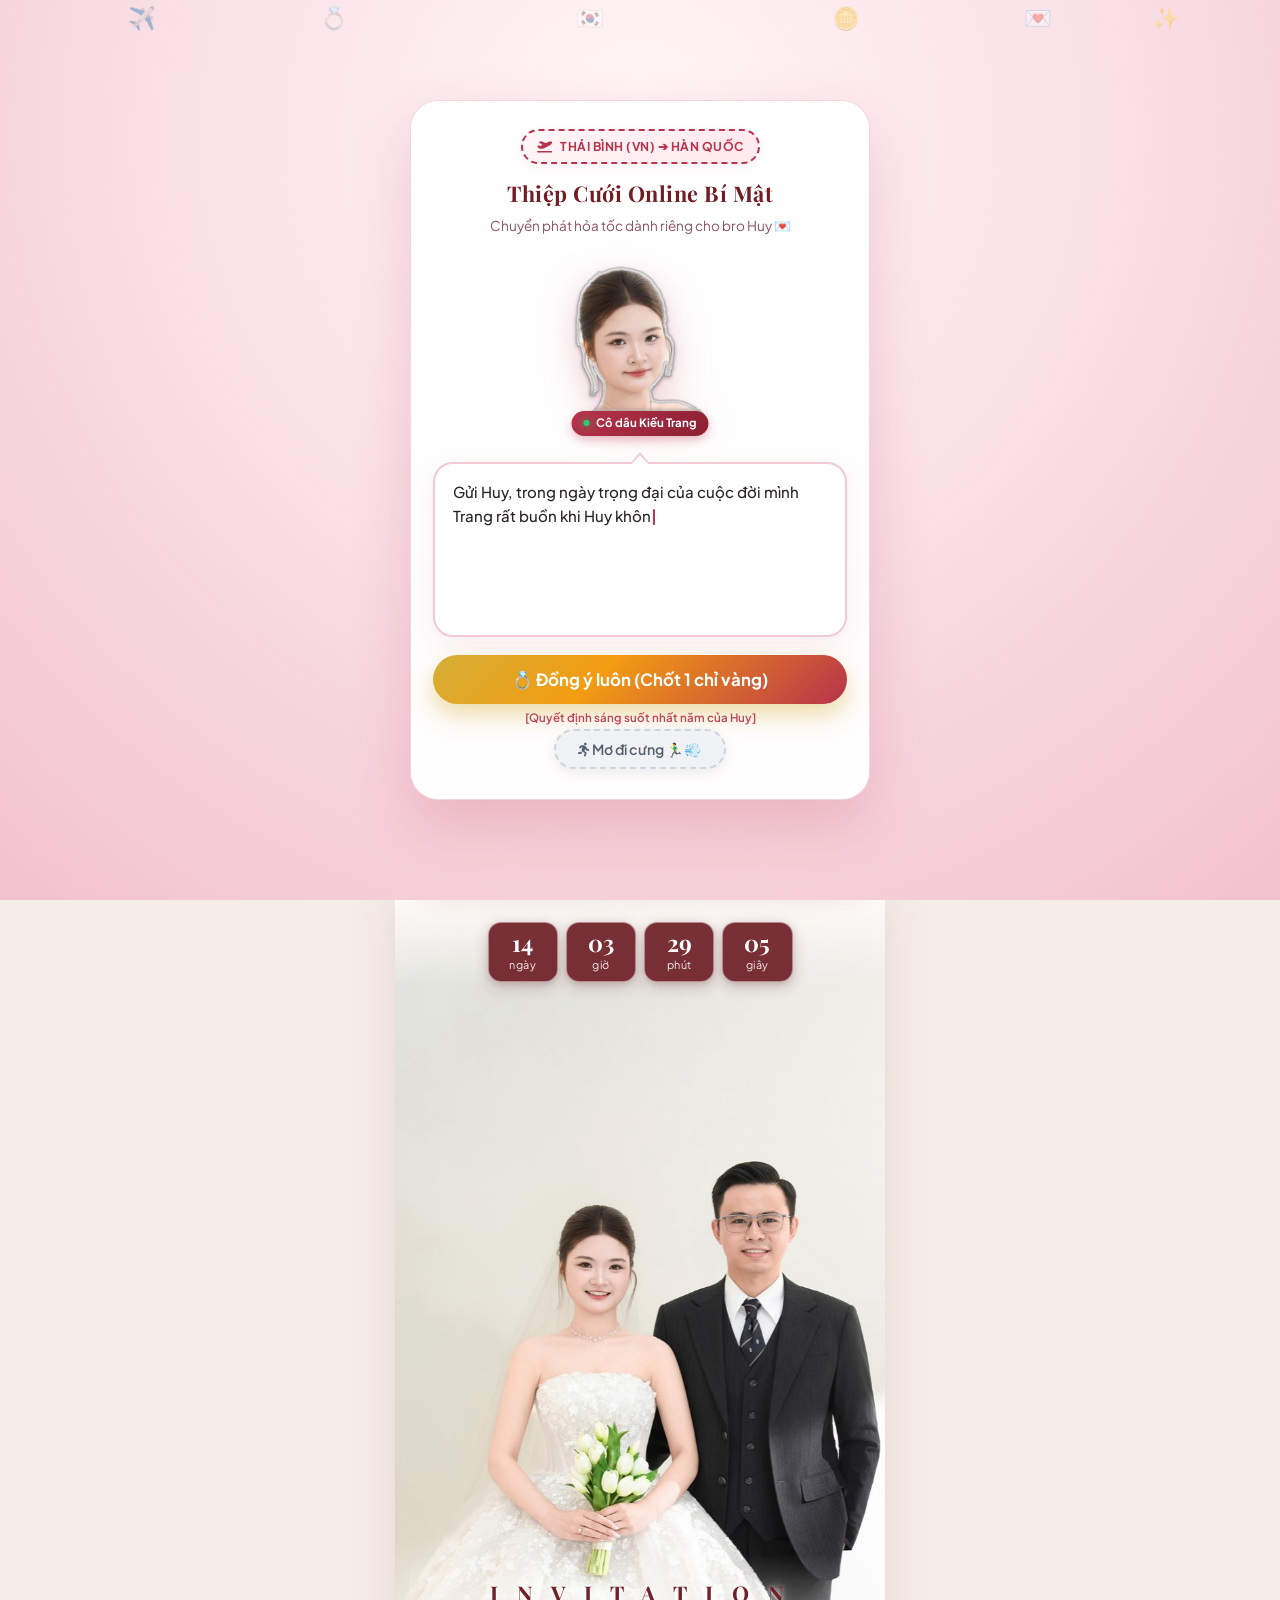
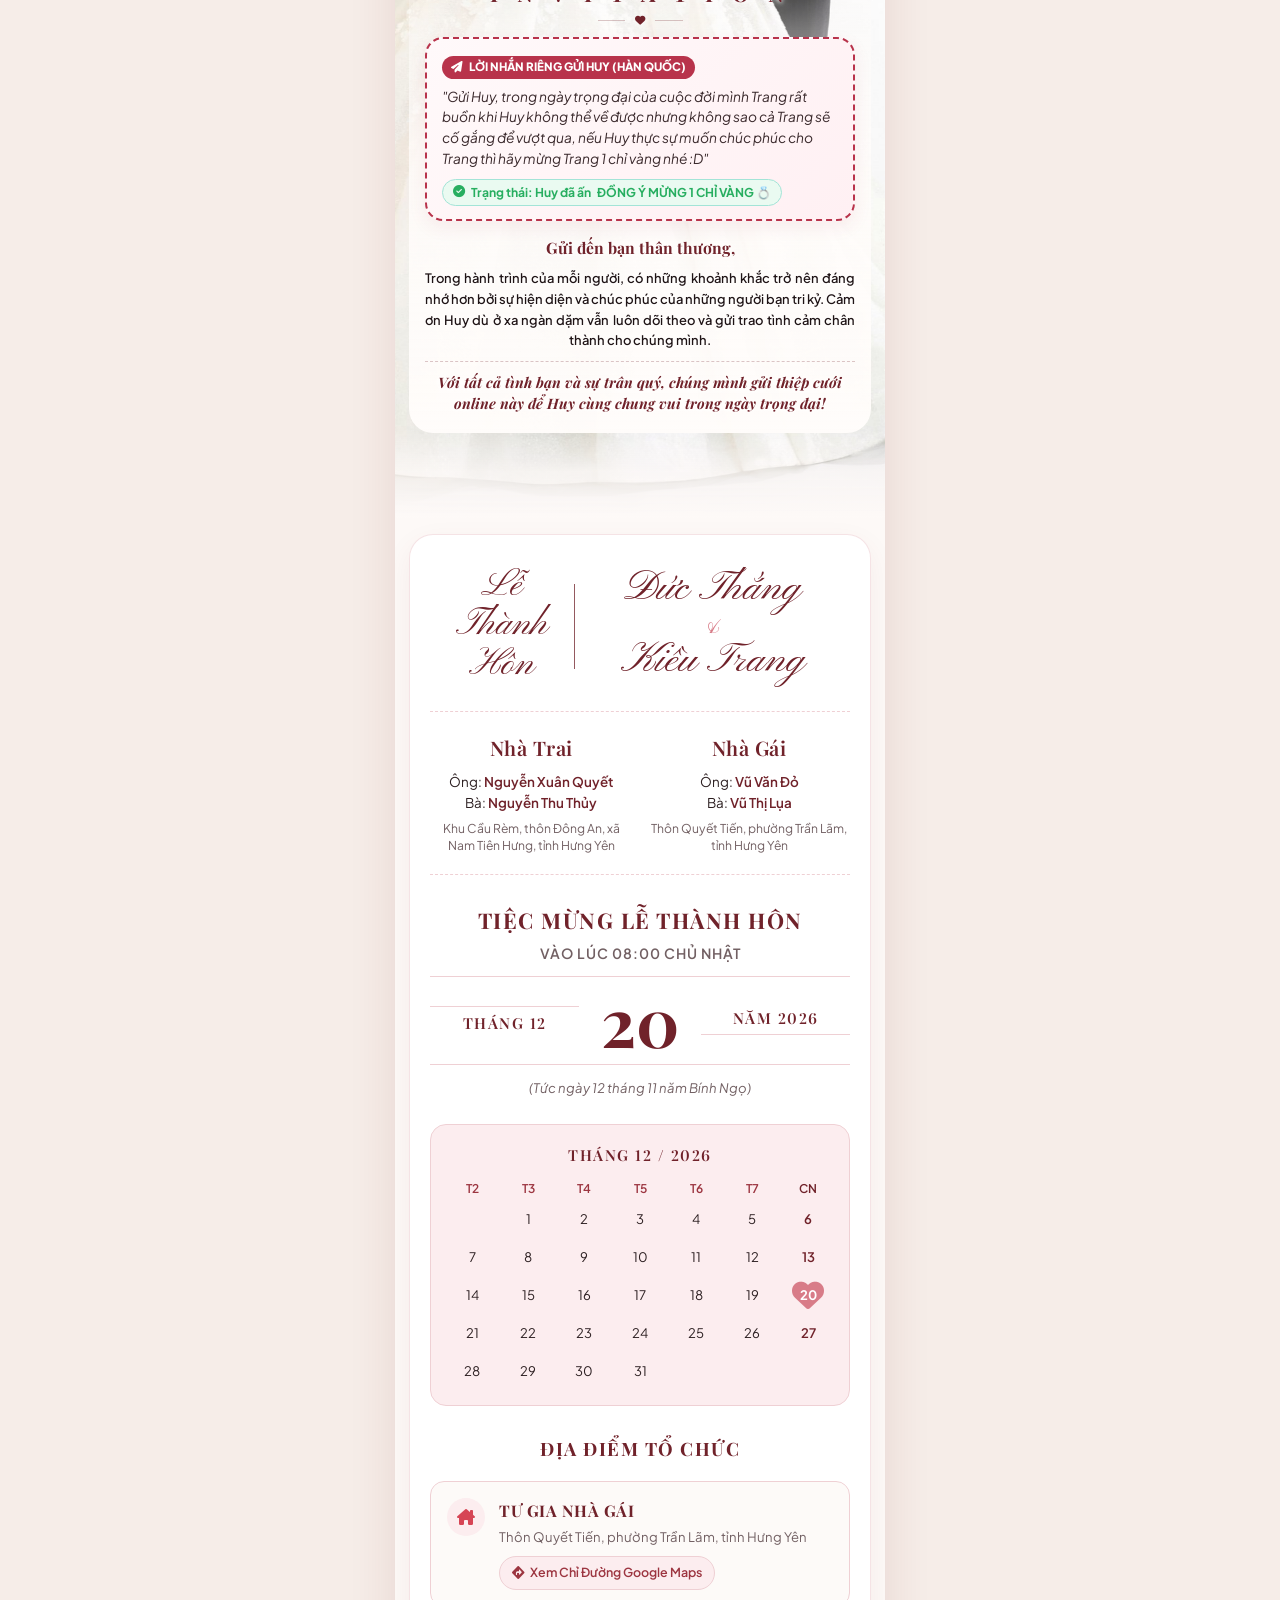
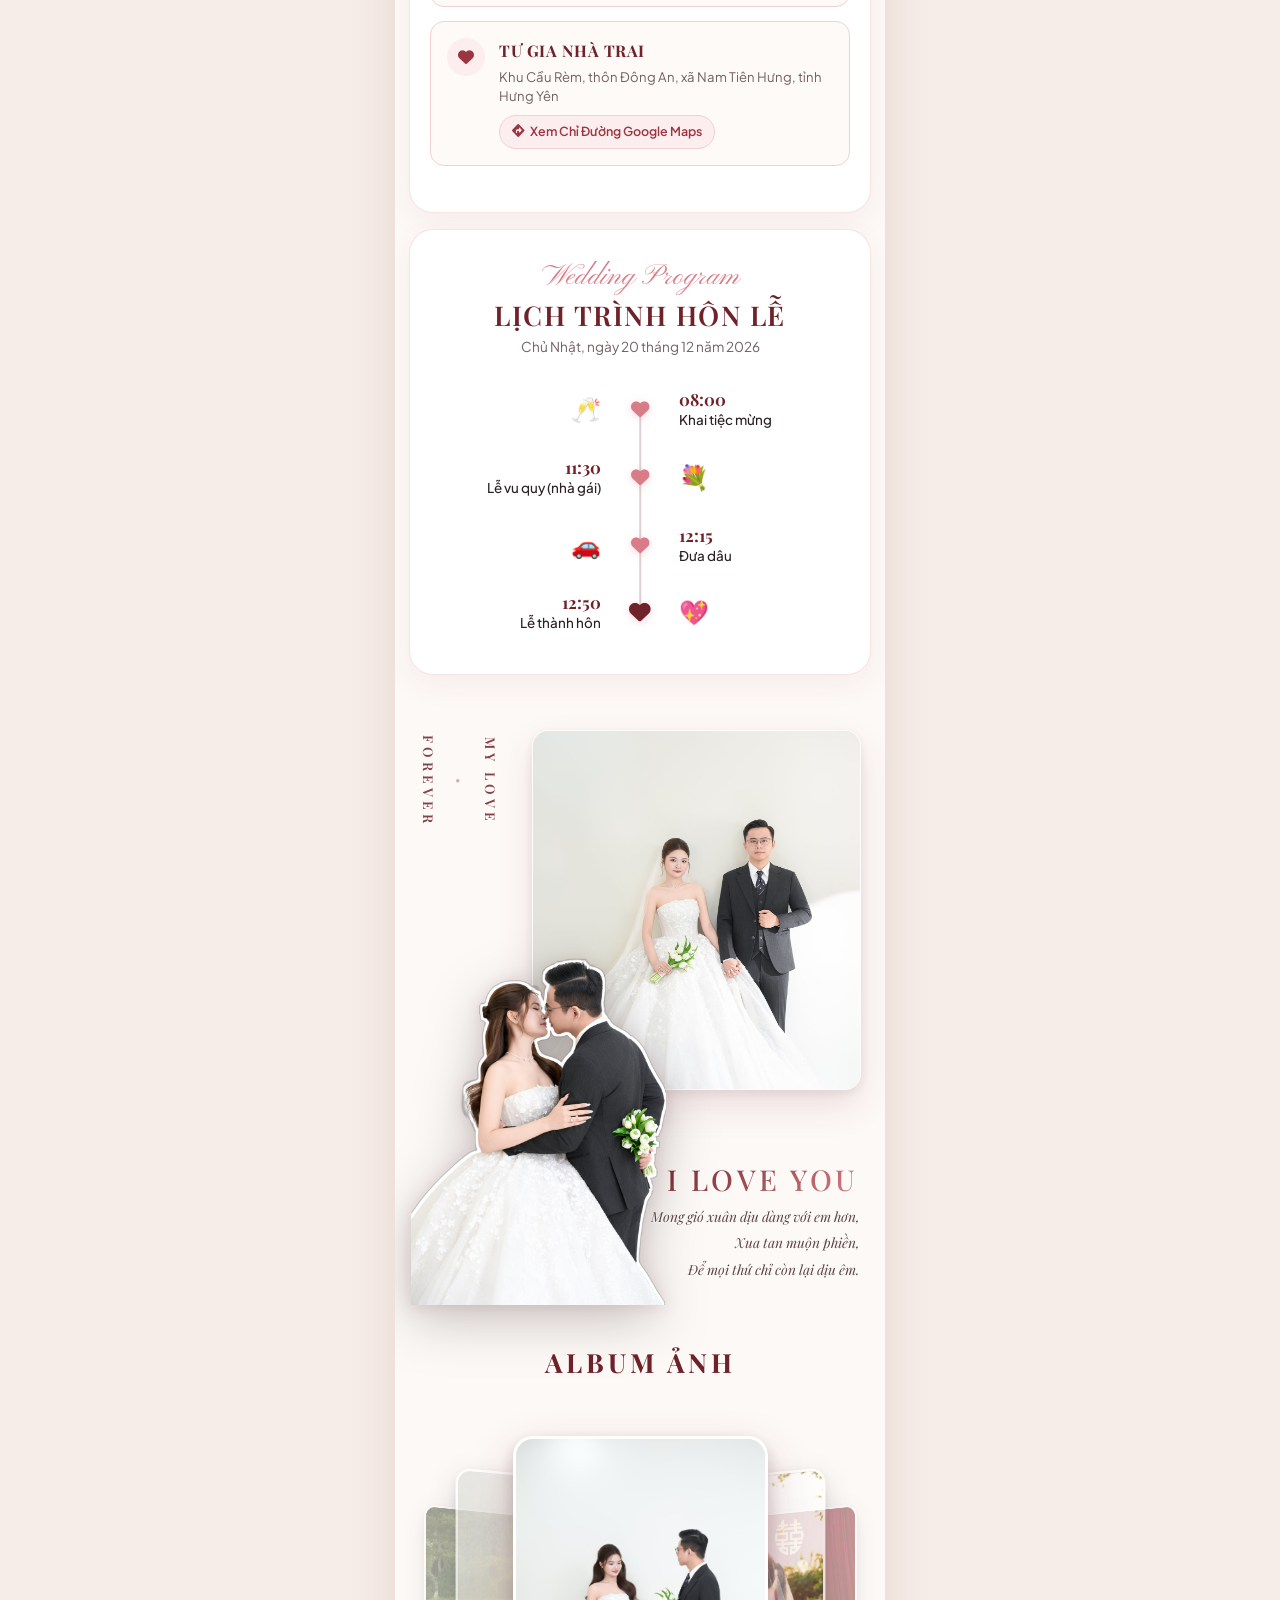
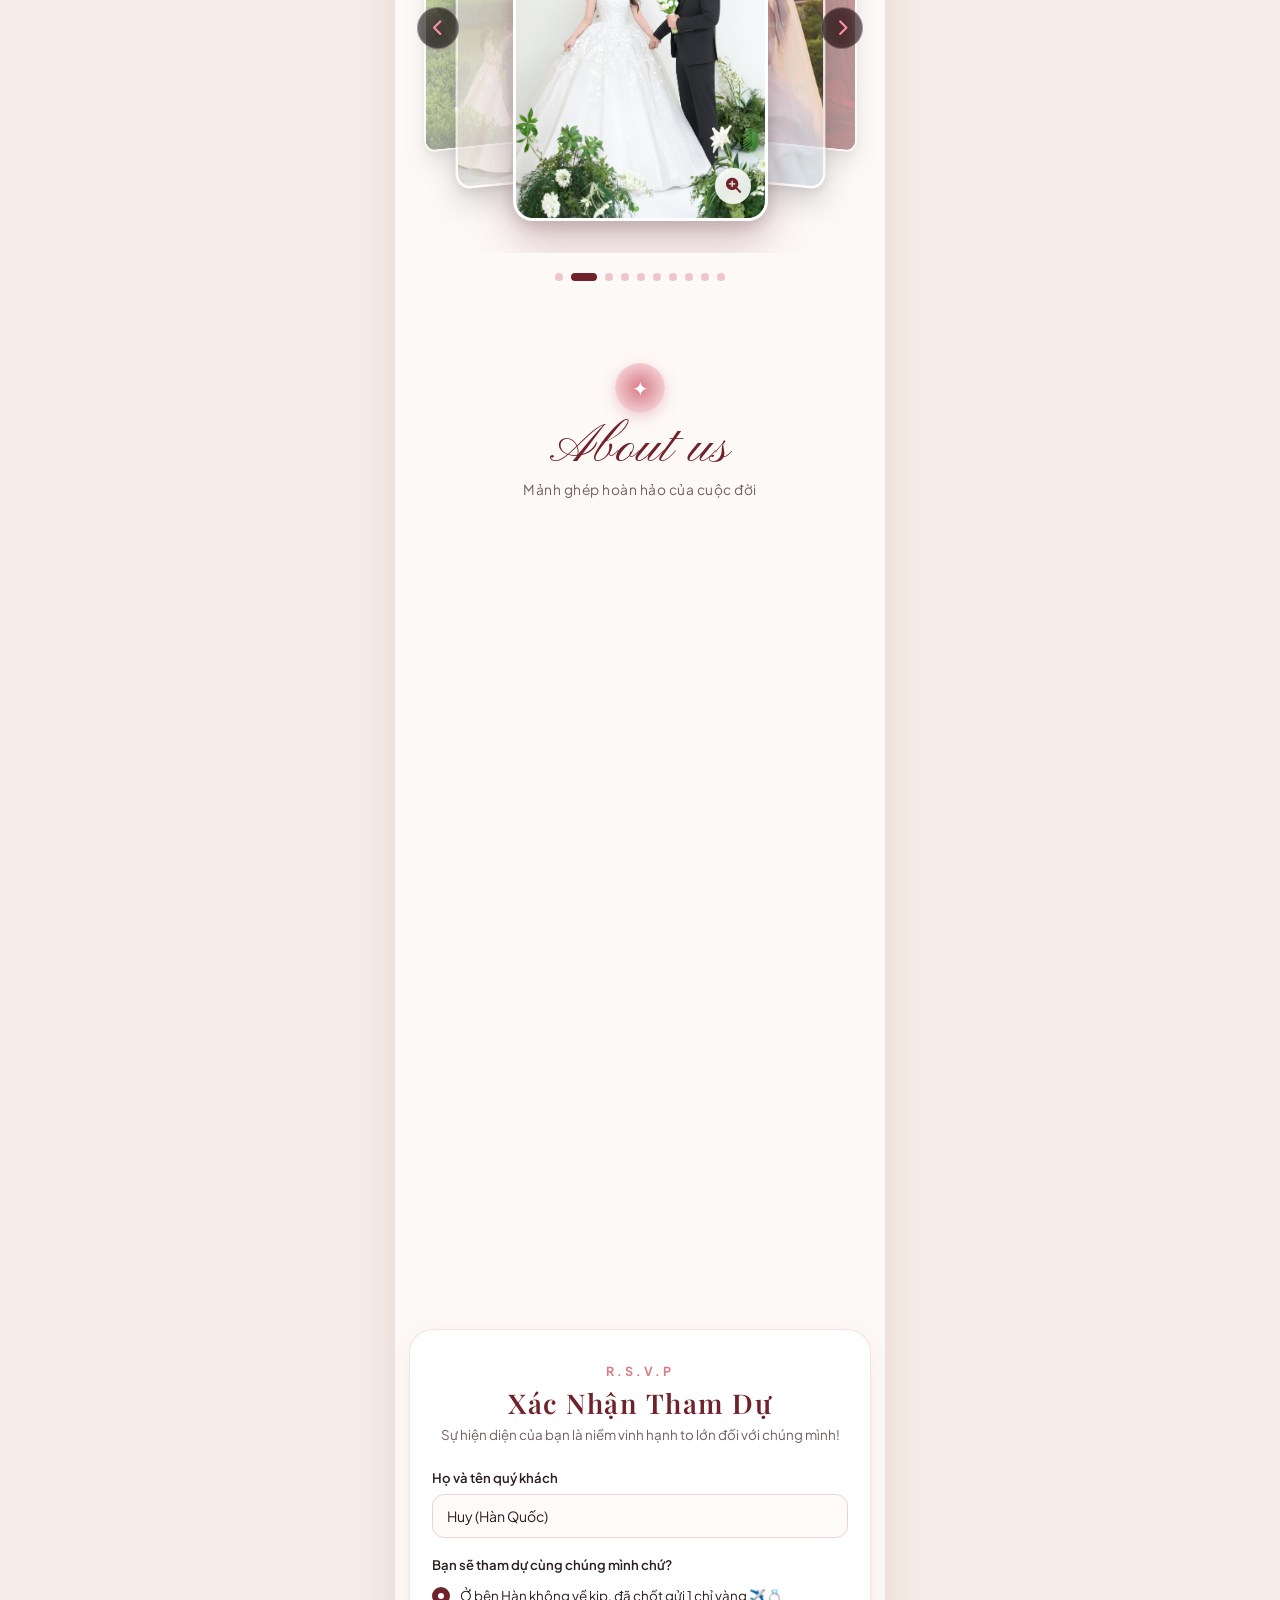
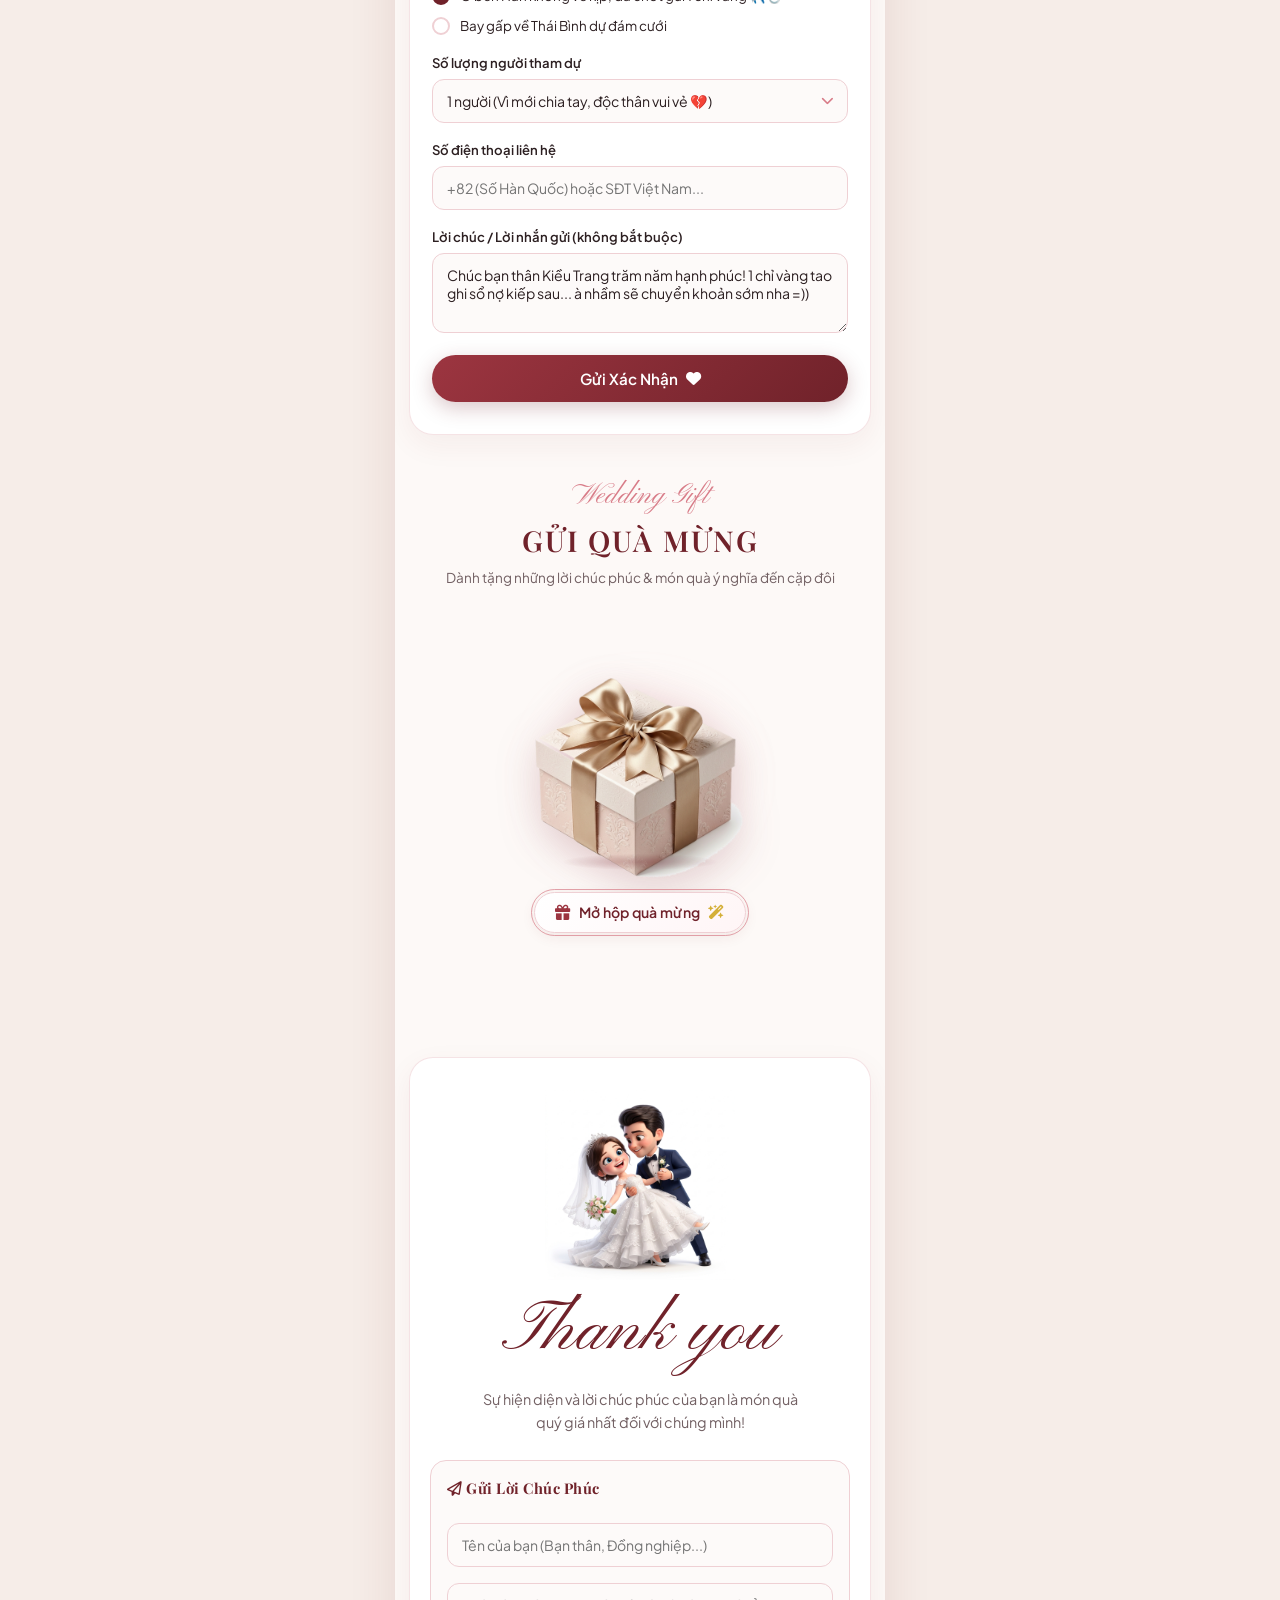
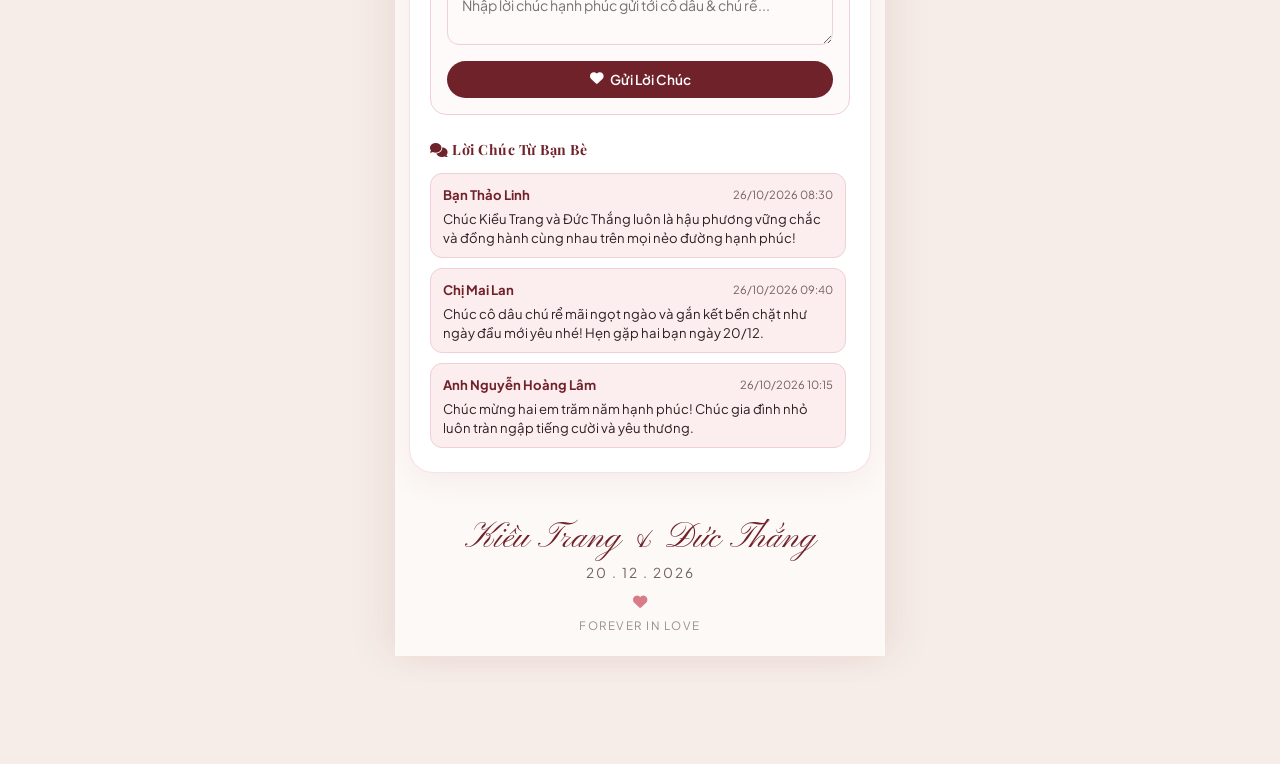
==== commit 41f0da63: "fix(gui-huy): bo chu Seoul chi de Han Quoc, doi ten thanh Huy, tat am thanh ngoai nhac va fix che ma" ====
--- a/gui-huy/index.html
+++ b/gui-huy/index.html
@@ -4,7 +4,7 @@
   <base href="../">
   <meta charset="UTF-8">
   <meta name="viewport" content="width=device-width, initial-scale=1.0, maximum-scale=5.0">
-  <title>Thiệp Mời Cưới Đặc Biệt - Kiều Trang gửi Hoàng Huy (Hàn Quốc) | 20.12.2026</title>
+  <title>Thiệp Mời Cưới Đặc Biệt - Kiều Trang gửi Huy (Hàn Quốc) | 20.12.2026</title>
   
   <!-- Meta tags cho SEO & Social Sharing -->
   <meta name="description" content="Thiệp cưới online của Kiều Trang & Đức Thắng - 20.12.2026. Trân trọng kính mời bạn đến tham dự và chung vui cùng chúng mình!">
@@ -46,11 +46,11 @@
     <!-- Prank Card Container -->
     <div class="prank-card">
       <div class="prank-airmail-stamp">
-        <i class="fa-solid fa-plane-departure"></i> THÁI BÌNH (VN) ➔ SEOUL (HÀN QUỐC)
+        <i class="fa-solid fa-plane-departure"></i> THÁI BÌNH (VN) ➔ HÀN QUỐC
       </div>
 
       <h1 class="prank-card-title">Thiệp Cưới Online Bí Mật</h1>
-      <p class="prank-card-subtitle">Chuyển phát hỏa tốc dành riêng cho bro Hoàng Huy 💌</p>
+      <p class="prank-card-subtitle">Chuyển phát hỏa tốc dành riêng cho bro Huy 💌</p>
 
       <!-- Trang Bobblehead Avatar -->
       <div class="prank-avatar-zone" id="prank-avatar-zone" title="Chạm vào để nghe Trang tâm sự nè :D">
@@ -100,7 +100,7 @@
         </div>
         <div class="pledge-row">
           <span>Người được mời:</span>
-          <strong>Bạn thân Hoàng Huy (Seoul, Hàn Quốc)</strong>
+          <strong>Bạn thân Huy (Hàn Quốc)</strong>
         </div>
         <div class="pledge-row">
           <span>Lý do vắng mặt:</span>
@@ -154,7 +154,7 @@
         <div class="huy-envelope-vip-card">
           <div class="huy-envelope-badge"><i class="fa-solid fa-crown"></i> BẢN VIP DÀNH CHO BẠN THÂN TỪ HÀN QUỐC</div>
           <p class="huy-guest-line">
-            Kính mời: <span class="huy-name-tag">Hoàng Huy</span> & 
+            Kính mời: <span class="huy-name-tag">Huy</span> & 
             <span class="tease-lover-wrap">
               <span class="tease-lover-text">người thương</span>
               <span class="tease-cross-line"></span>
@@ -299,7 +299,7 @@
                 <span class="cl-letter-heart"><i class="fa-solid fa-heart"></i></span>
               </div>
 
-              <!-- LỜI NHẮN ĐẶC BIỆT DÀNH CHO BẠN THÂN HOÀNG HUY -->
+              <!-- LỜI NHẮN ĐẶC BIỆT DÀNH CHO BẠN THÂN HUY -->
               <div class="huy-invitation-special-card">
                 <span class="huy-special-tag"><i class="fa-solid fa-paper-plane"></i> Lời nhắn riêng gửi Huy (Hàn Quốc)</span>
                 <p class="huy-special-quote">
@@ -310,18 +310,12 @@
                 </div>
               </div>
               <div class="cl-letter-body">
-                <p class="cl-letter-greeting">Gửi đến gia đình và bạn bè thân mến,</p>
+                <p class="cl-letter-greeting">Gửi đến bạn thân thương,</p>
                 <p class="cl-letter-paragraph">
-                  Trong hành trình của mỗi người, có những khoảnh khắc sẽ trở nên đáng nhớ hơn bởi sự hiện diện của những người ta yêu quý. Và hôm nay, chúng mình thật may mắn khi có bạn cùng đồng hành, sẻ chia niềm vui trong dấu mốc đặc biệt của cuộc đời.
-                </p>
-                <p class="cl-letter-paragraph">
-                  Cảm ơn bạn đã dành thời gian đến chung vui, gửi trao những lời chúc tốt đẹp và dành cho chúng mình những tình cảm chân thành. Dù là một cái ôm, một nụ cười hay lời chúc giản dị, tất cả đều là những điều quý giá mà chúng mình sẽ luôn trân trọng và ghi nhớ.
-                </p>
-                <p class="cl-letter-paragraph">
-                  Sự hiện diện của bạn không chỉ làm ngày vui thêm trọn vẹn mà còn trở thành một phần ký ức đẹp đẽ trên hành trình xây dựng tổ ấm của chúng mình.
+                  Trong hành trình của mỗi người, có những khoảnh khắc trở nên đáng nhớ hơn bởi sự hiện diện và chúc phúc của những người bạn tri kỷ. Cảm ơn Huy dù ở xa ngàn dặm vẫn luôn dõi theo và gửi trao tình cảm chân thành cho chúng mình.
                 </p>
                 <p class="cl-letter-conclusion">
-                  Với tất cả sự kính trọng và yêu thương, chúng mình kính mời bạn đến chung vui trong ngày trọng đại này.
+                  Với tất cả tình bạn và sự trân quý, chúng mình gửi thiệp cưới online này để Huy cùng chung vui trong ngày trọng đại!
                 </p>
               </div>
             </div>
@@ -758,7 +752,7 @@
           <form id="wedding-rsvp-form" class="cl-form">
             <div class="cl-form-group">
               <label class="cl-label" for="rsvp-name">Họ và tên quý khách</label>
-              <input type="text" id="rsvp-name" class="cl-input" value="Hoàng Huy (Seoul, Hàn Quốc)" required>
+              <input type="text" id="rsvp-name" class="cl-input" value="Huy (Hàn Quốc)" required>
             </div>
 
             <div class="cl-form-group">
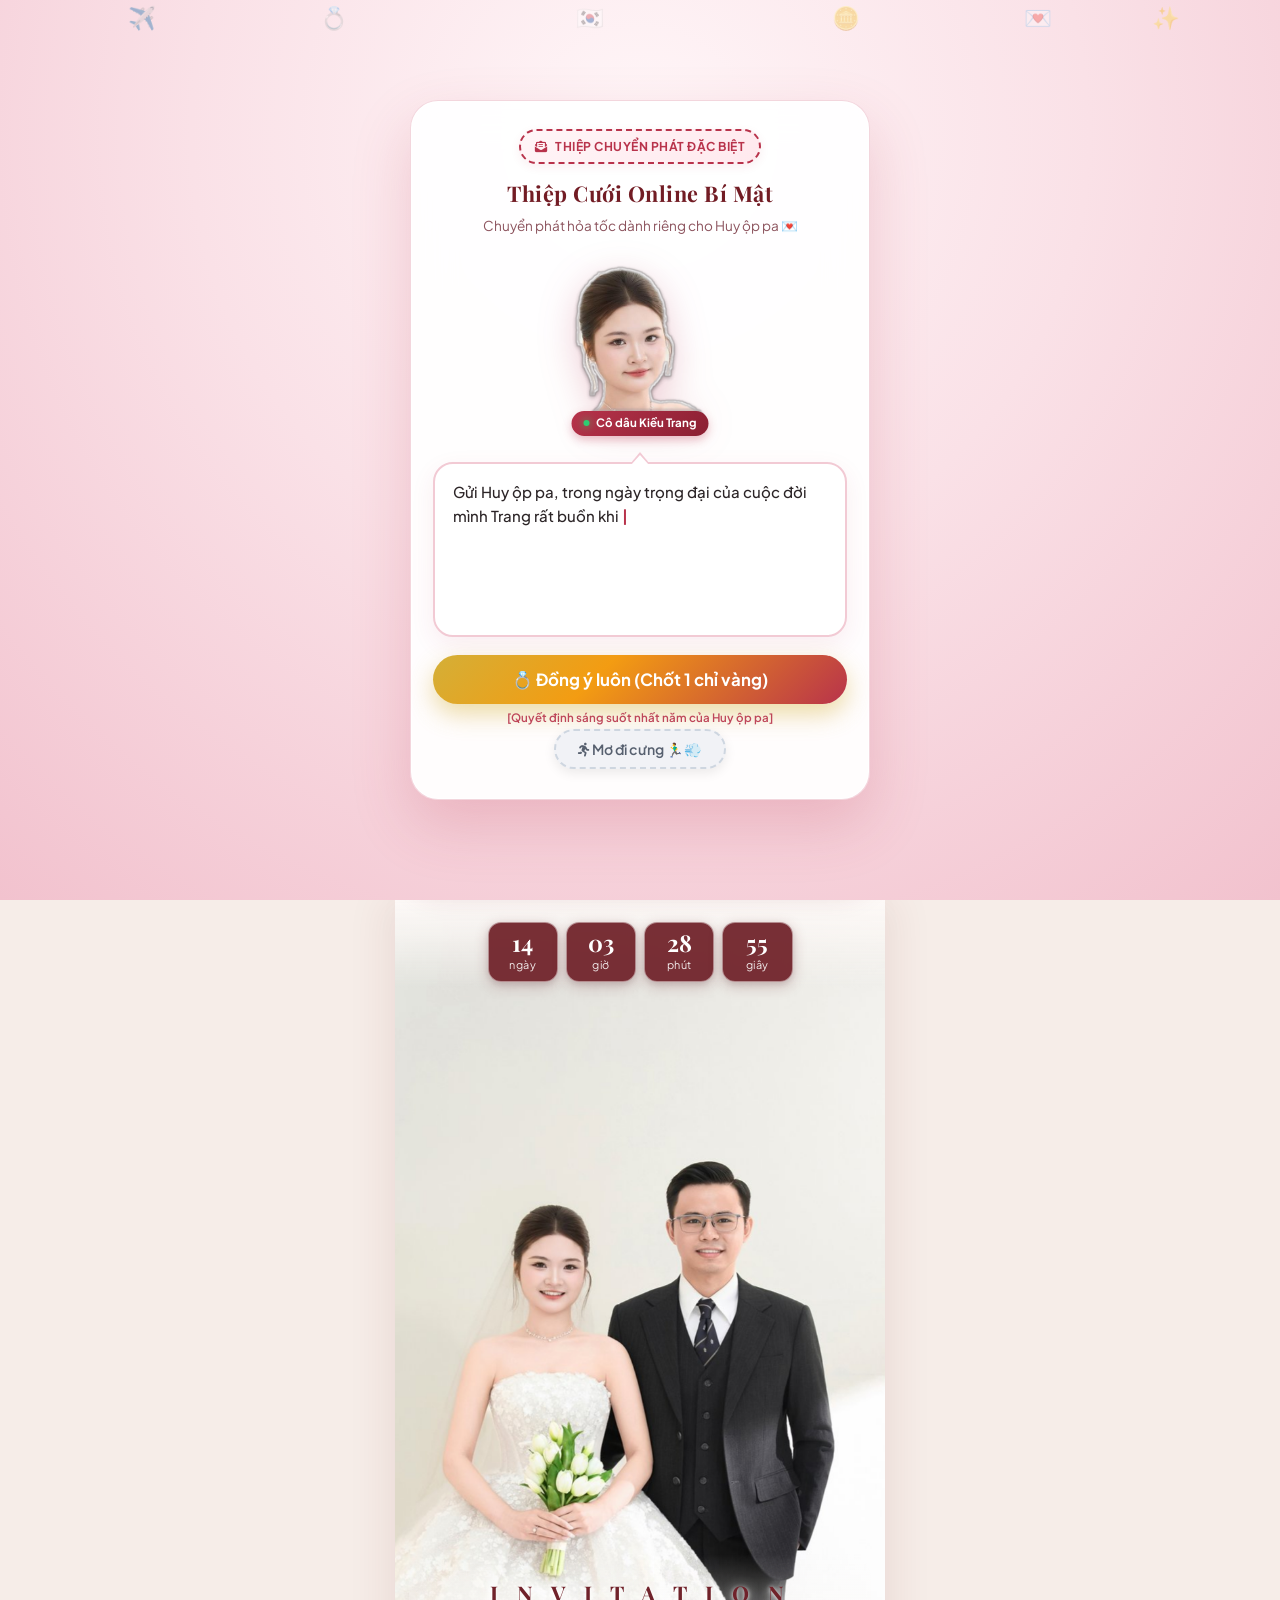
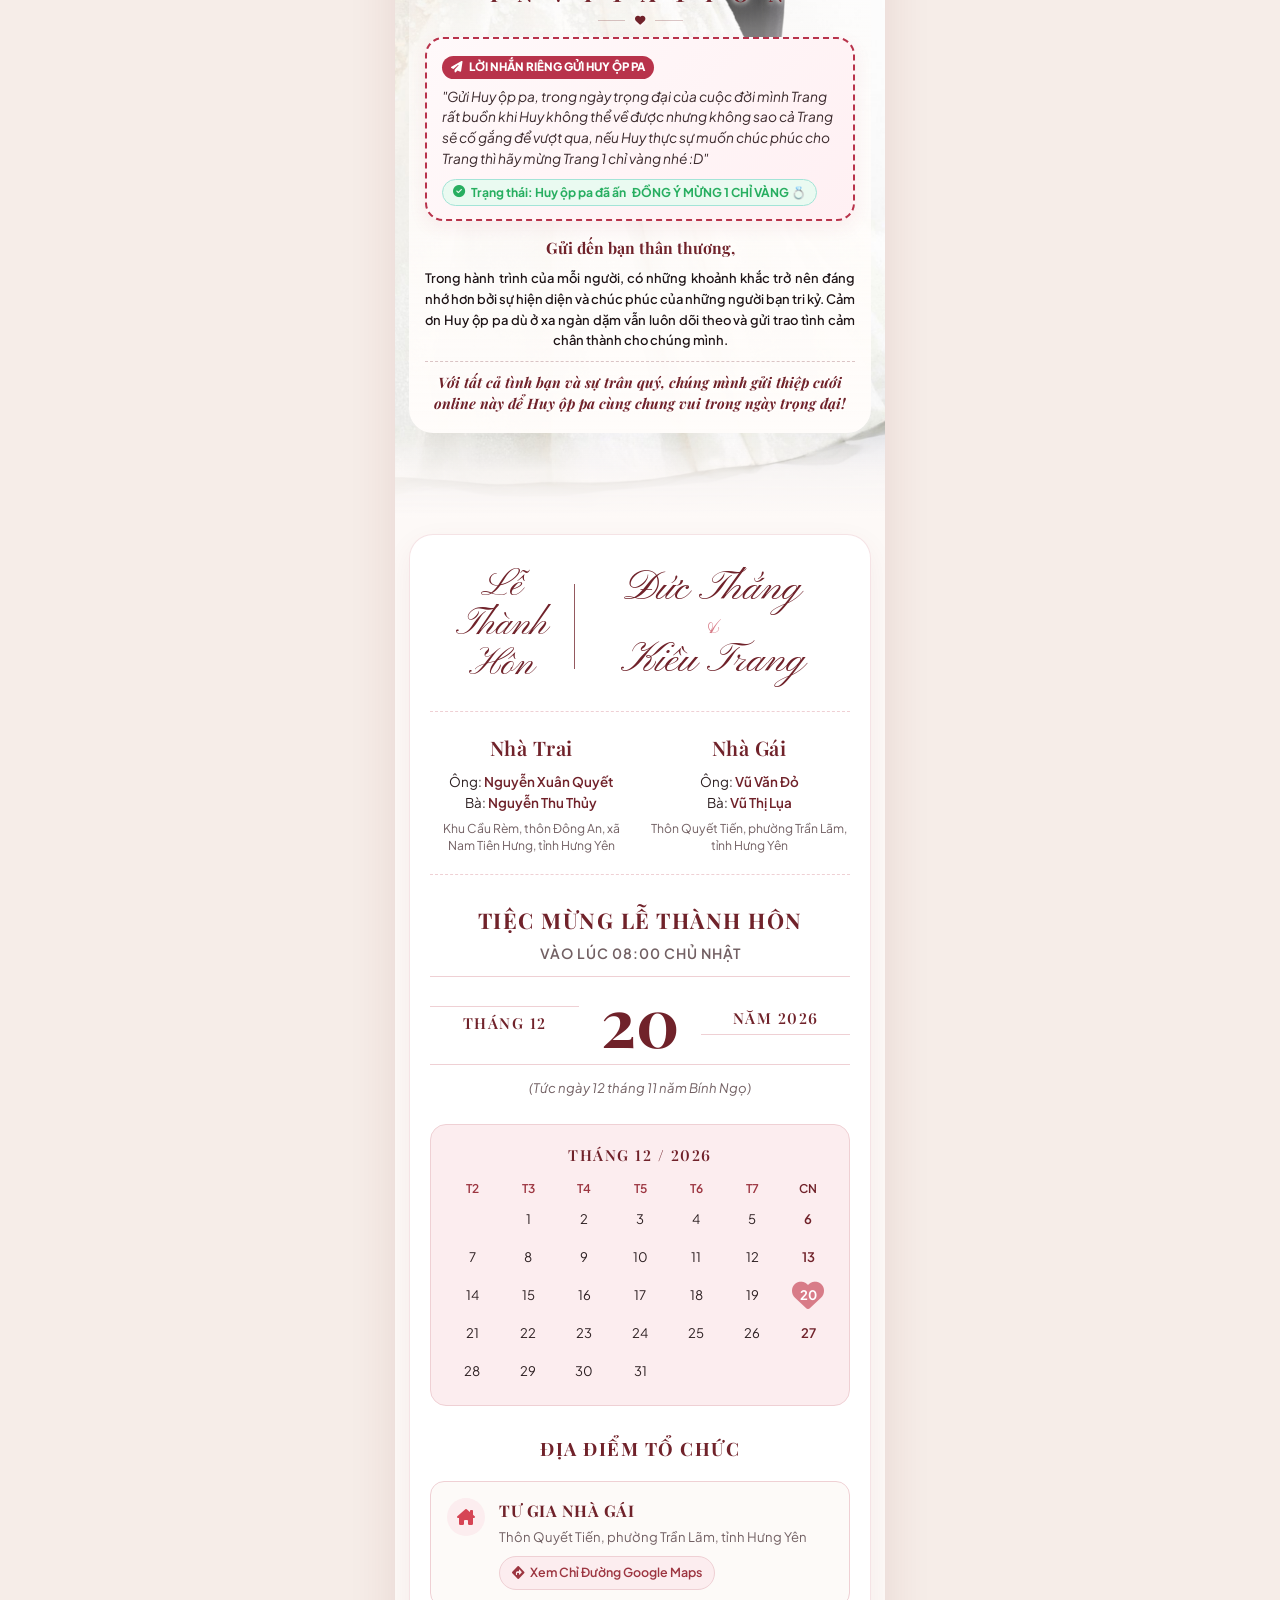
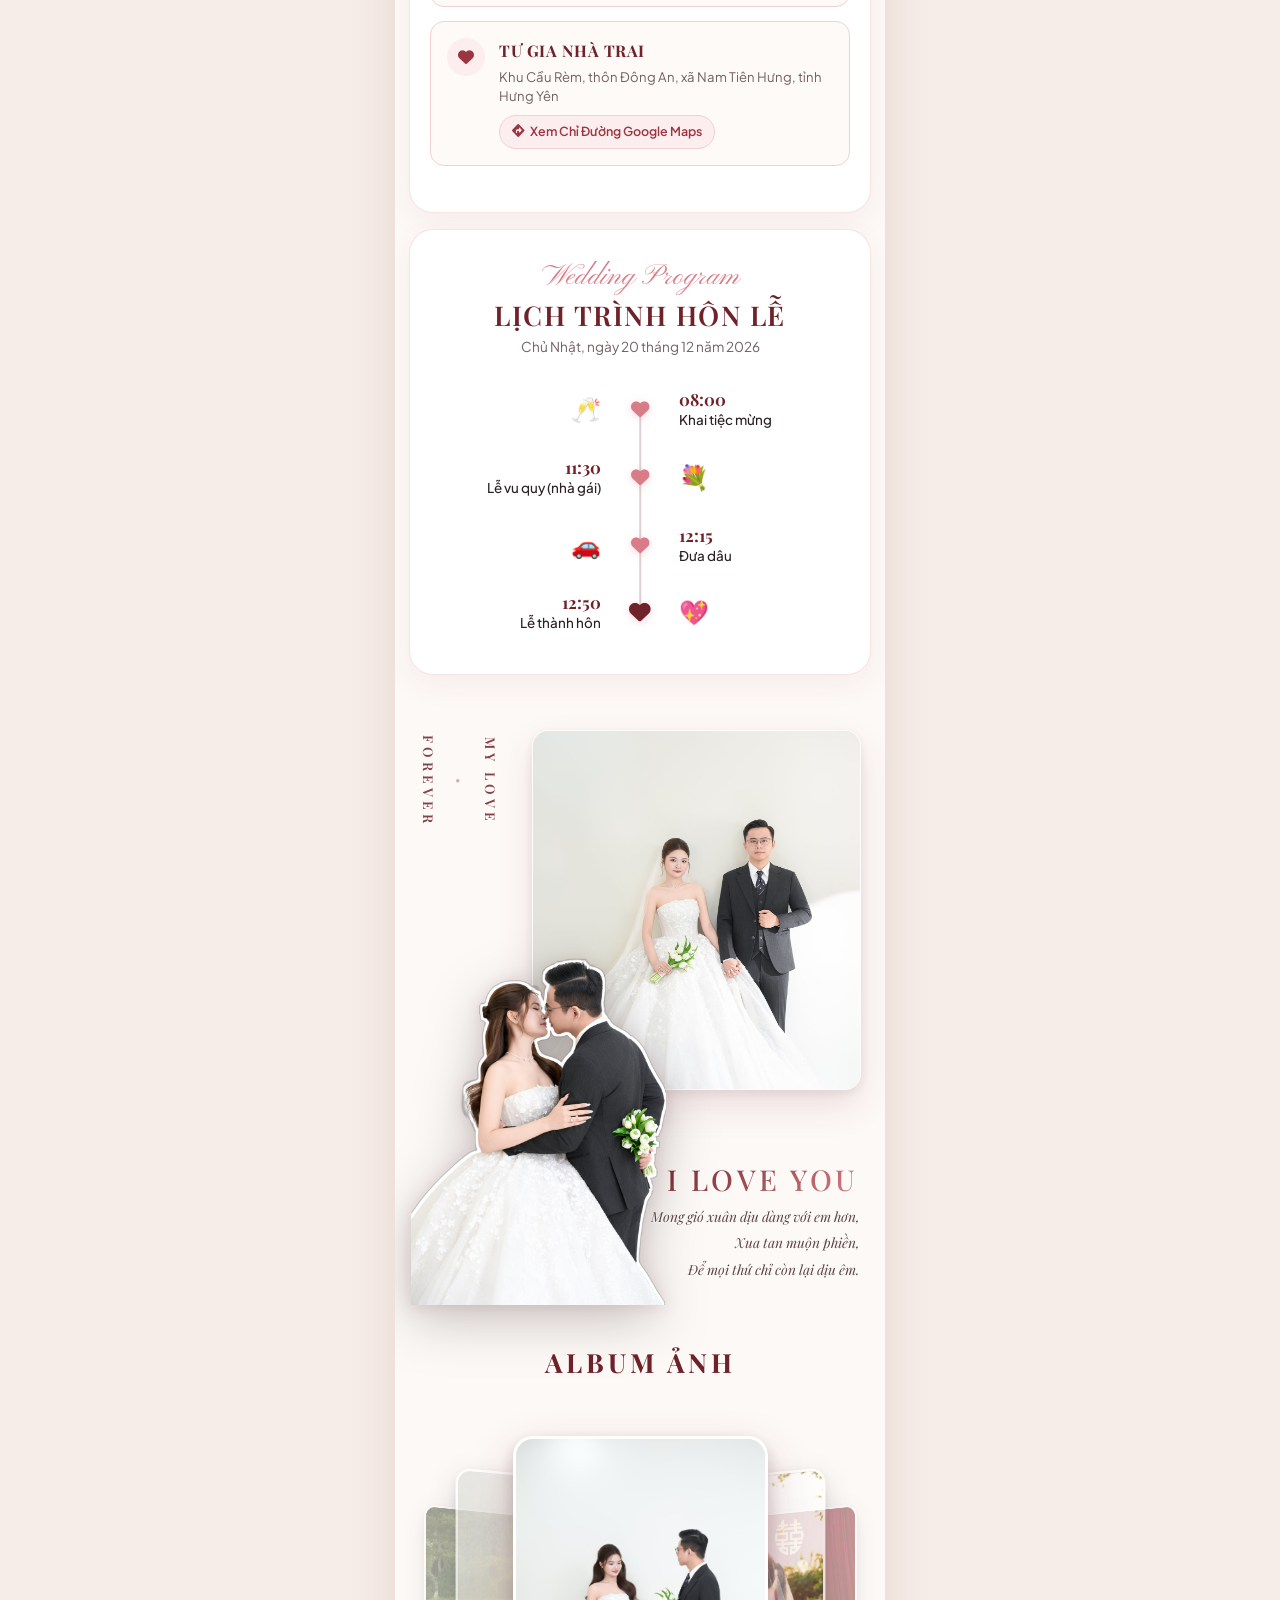
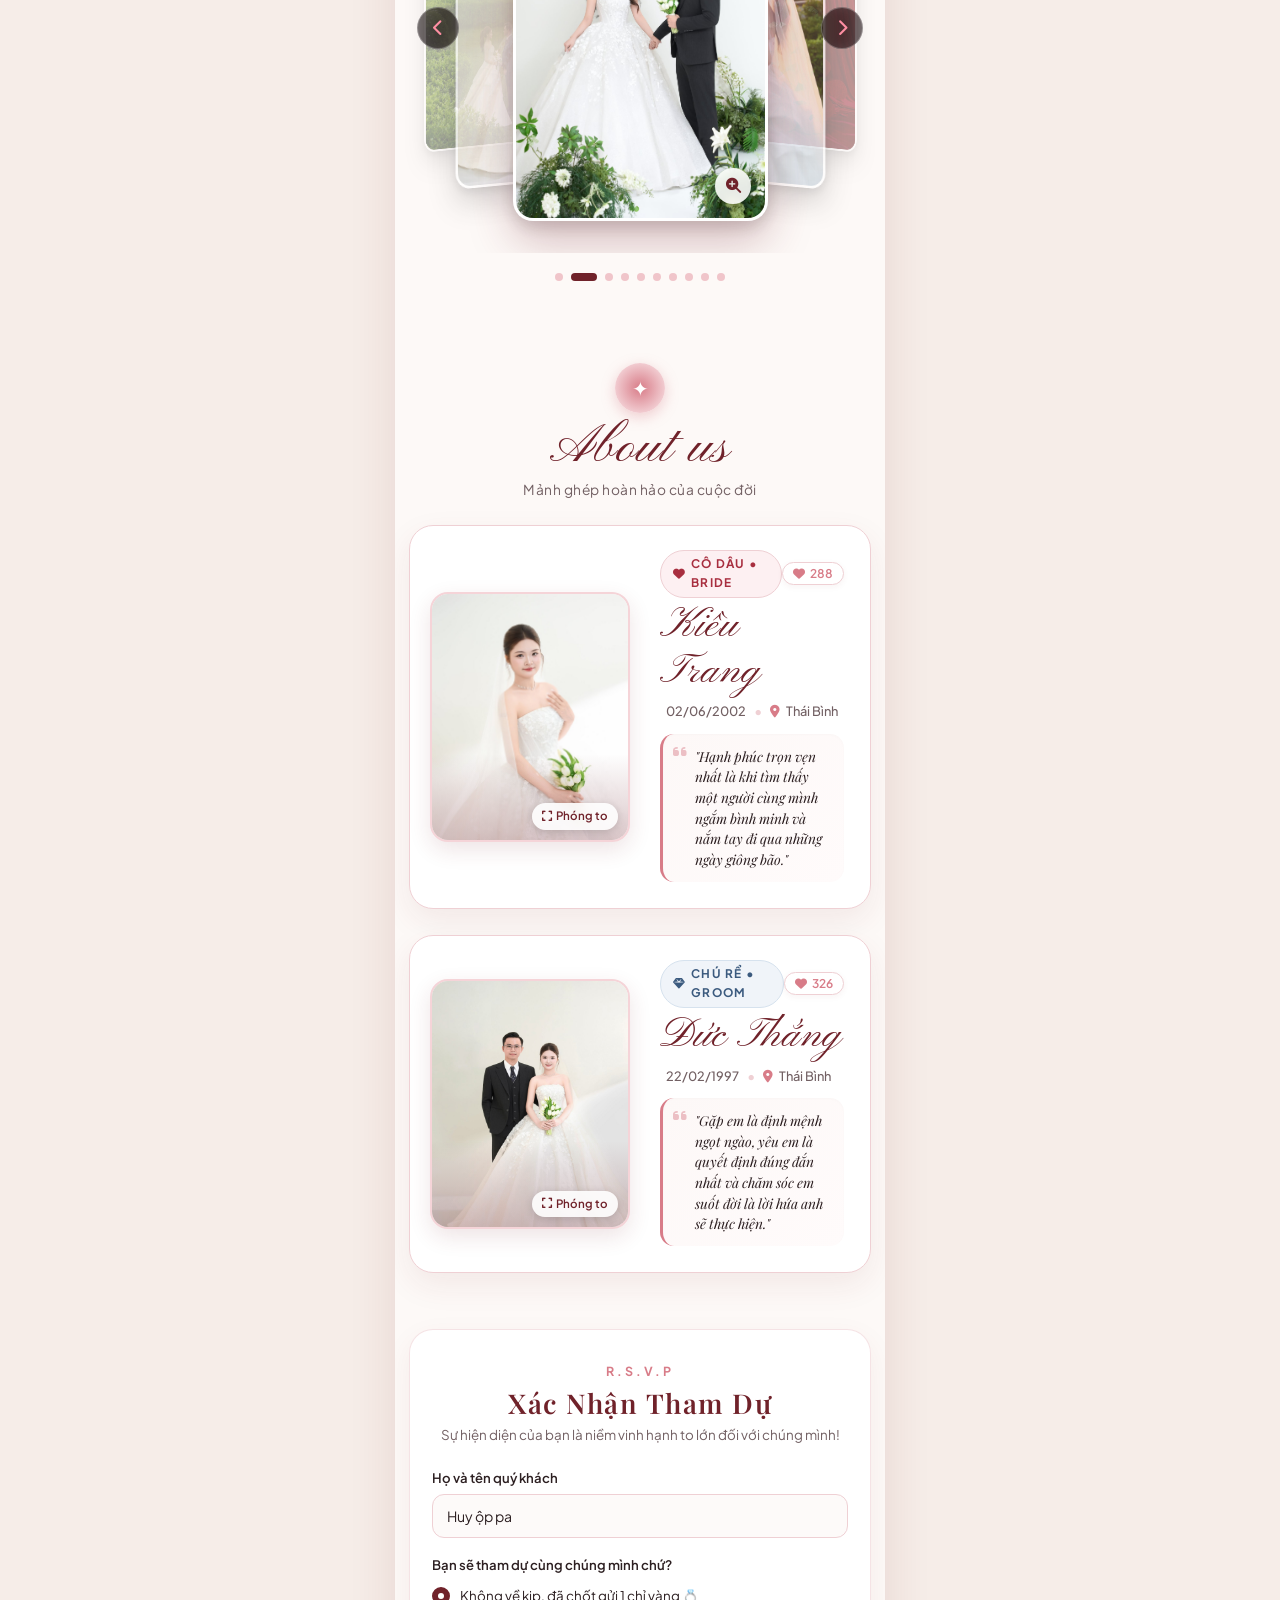
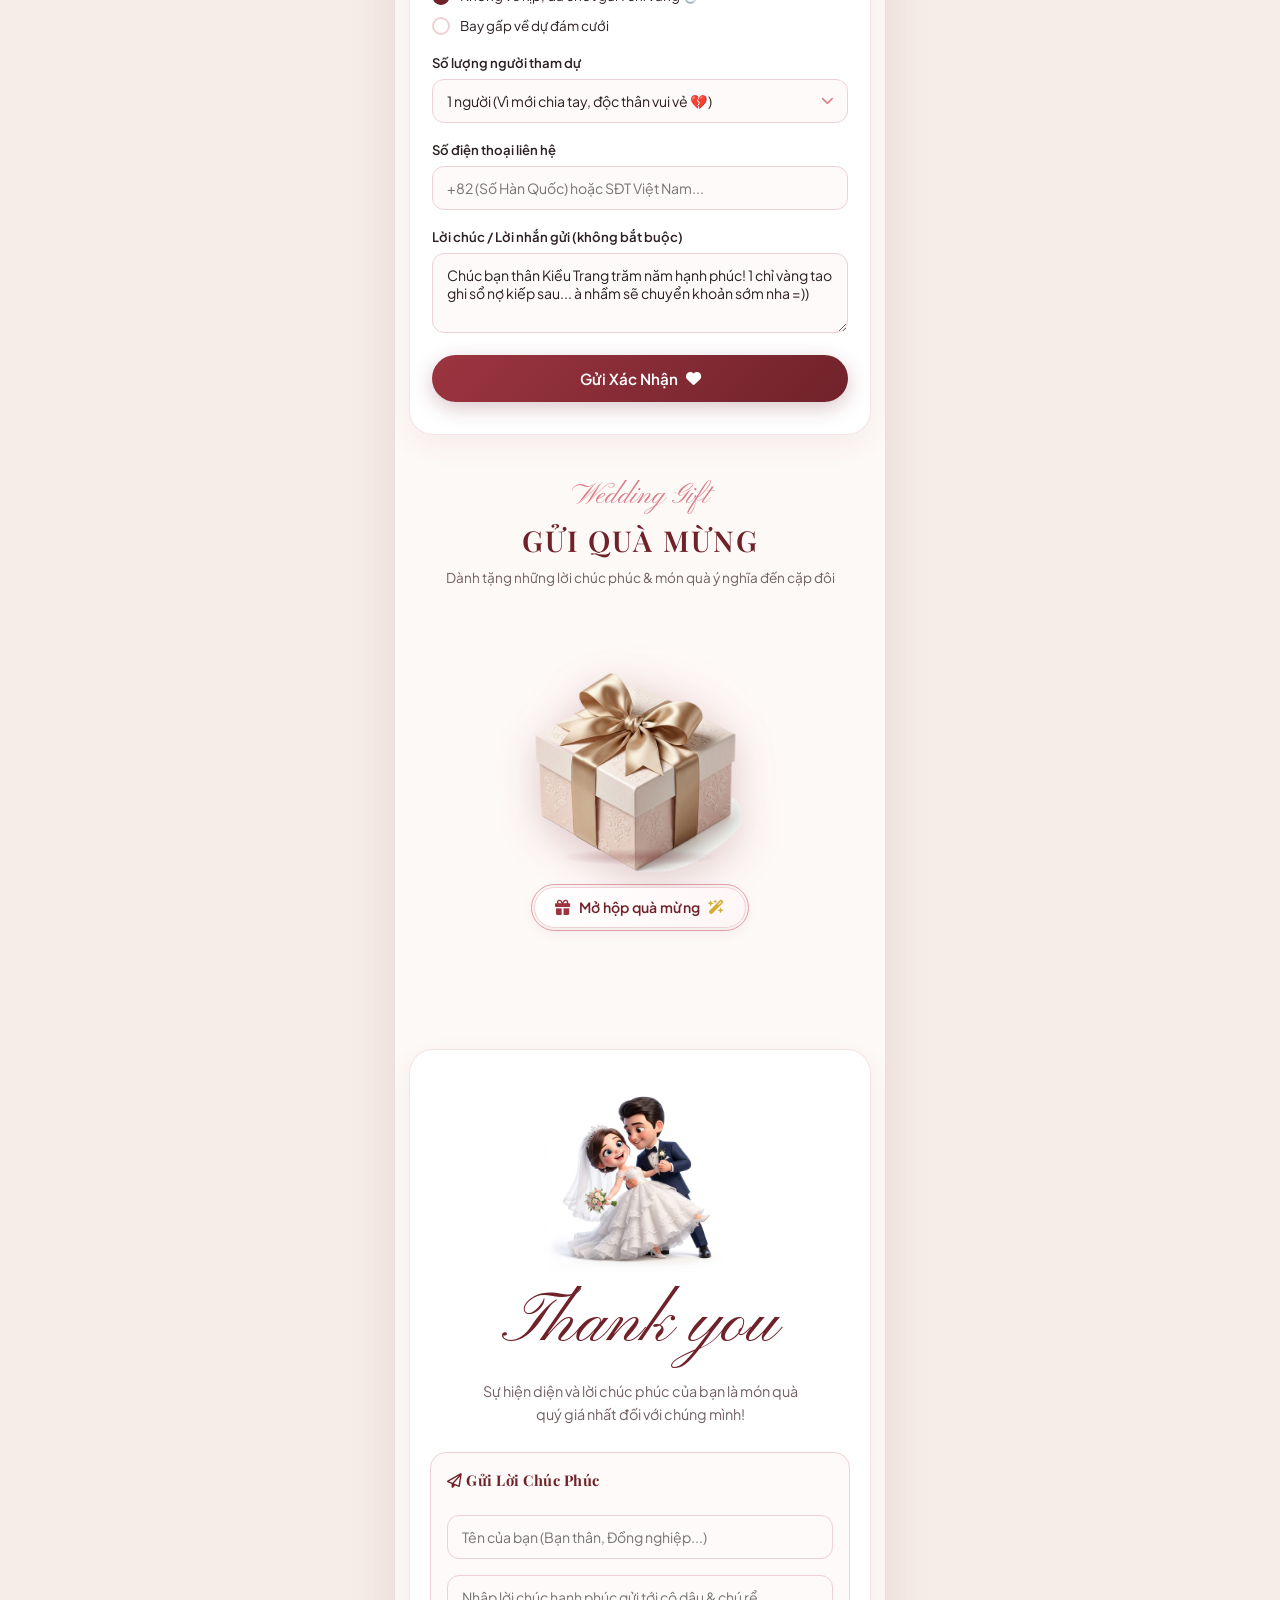
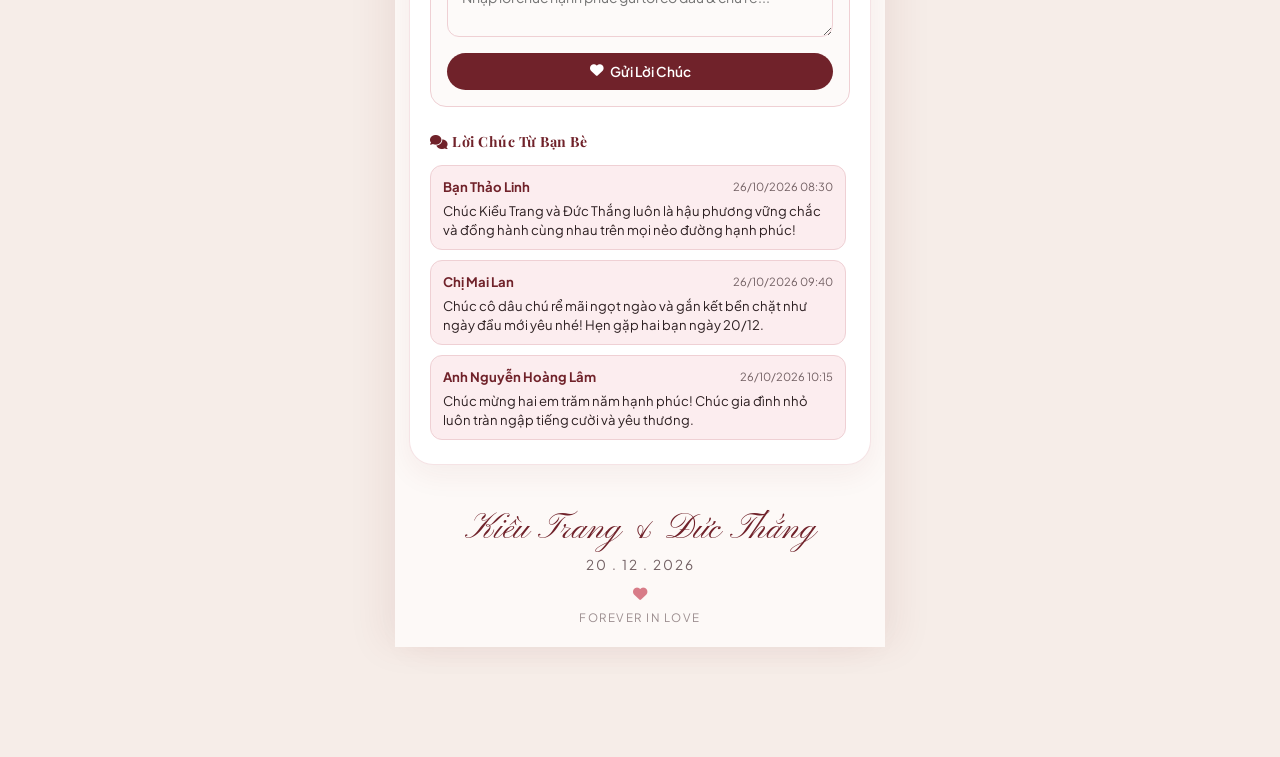
==== commit 6a540ea3: "fix(gui-huy): doi ten thanh Huy op pa, bo text hop dong 10 nam, bo text Han Quoc VN Thai Binh, can g" ====
--- a/gui-huy/index.html
+++ b/gui-huy/index.html
@@ -4,7 +4,7 @@
   <base href="../">
   <meta charset="UTF-8">
   <meta name="viewport" content="width=device-width, initial-scale=1.0, maximum-scale=5.0">
-  <title>Thiệp Mời Cưới Đặc Biệt - Kiều Trang gửi Huy (Hàn Quốc) | 20.12.2026</title>
+  <title>Thiệp Mời Cưới Đặc Biệt - Kiều Trang gửi Huy ộp pa | 20.12.2026</title>
   
   <!-- Meta tags cho SEO & Social Sharing -->
   <meta name="description" content="Thiệp cưới online của Kiều Trang & Đức Thắng - 20.12.2026. Trân trọng kính mời bạn đến tham dự và chung vui cùng chúng mình!">
@@ -46,11 +46,11 @@
     <!-- Prank Card Container -->
     <div class="prank-card">
       <div class="prank-airmail-stamp">
-        <i class="fa-solid fa-plane-departure"></i> THÁI BÌNH (VN) ➔ HÀN QUỐC
+        <i class="fa-solid fa-envelope-open-text"></i> THIỆP CHUYỂN PHÁT ĐẶC BIỆT
       </div>
 
       <h1 class="prank-card-title">Thiệp Cưới Online Bí Mật</h1>
-      <p class="prank-card-subtitle">Chuyển phát hỏa tốc dành riêng cho bro Huy 💌</p>
+      <p class="prank-card-subtitle">Chuyển phát hỏa tốc dành riêng cho Huy ộp pa 💌</p>
 
       <!-- Trang Bobblehead Avatar -->
       <div class="prank-avatar-zone" id="prank-avatar-zone" title="Chạm vào để nghe Trang tâm sự nè :D">
@@ -68,7 +68,7 @@
           <span id="prank-typewriter-text"></span><span class="prank-type-cursor">|</span>
         </p>
         <div class="prank-speech-subnote" id="prank-subnote">
-          <i class="fa-solid fa-coins"></i> <strong>Tỷ giá tham khảo hôm nay:</strong> 1 chỉ vàng 9999 ≈ 470,000 KRW (chuyển Won hay VND Trang đều duyệt hết nhé bro! :D)
+          <i class="fa-solid fa-coins"></i> <strong>Tỷ giá tham khảo hôm nay:</strong> 1 chỉ vàng 9999 (chuyển loại nào Trang cũng duyệt hết nhé! :D)
         </div>
       </div>
 
@@ -77,7 +77,7 @@
         <button type="button" class="btn-prank-agree" id="btn-prank-agree">
           <span>💍 Đồng ý luôn (Chốt 1 chỉ vàng)</span>
         </button>
-        <span class="agree-subtext" style="color:#b8334b; font-size: 0.72rem; font-weight:600; display:block; margin-top:5px;">[Quyết định sáng suốt nhất năm của Huy]</span>
+        <span class="agree-subtext" style="color:#b8334b; font-size: 0.72rem; font-weight:600; display:block; margin-top:5px;">[Quyết định sáng suốt nhất năm của Huy ộp pa]</span>
 
         <button type="button" class="btn-prank-runaway" id="btn-prank-runaway">
           <i class="fa-solid fa-person-running"></i> Mơ đi cưng 🏃‍♂️💨
@@ -91,20 +91,19 @@
     <div class="pledge-card">
       <div class="pledge-gold-badge">💍</div>
       <h2 class="pledge-title">BIÊN BẢN GHI NHẬN CAM KẾT</h2>
-      <p class="pledge-subtitle">HỢP ĐỒNG TÌNH BẠN 10 NĂM KHÔNG THỂ PHÁ HUỶ</p>
 
       <div class="pledge-box">
         <div class="pledge-row">
           <span>Người mời:</span>
-          <strong>Cô dâu Kiều Trang (Thái Bình)</strong>
+          <strong>Cô dâu Kiều Trang</strong>
         </div>
         <div class="pledge-row">
           <span>Người được mời:</span>
-          <strong>Bạn thân Huy (Hàn Quốc)</strong>
+          <strong>Huy ộp pa</strong>
         </div>
         <div class="pledge-row">
           <span>Lý do vắng mặt:</span>
-          <em>Ở bên Hàn không về kịp</em>
+          <em>Không về kịp</em>
         </div>
         <div class="pledge-row">
           <span>Điều khoản đã chốt:</span>
@@ -125,7 +124,7 @@
   <!-- FLOATING WIDGET 1 CHỈ VÀNG -->
   <div class="floating-gold-badge" id="floating-gold-badge" style="display:none;" title="Nhấn để xem lại biên bản cam kết mừng 1 chỉ vàng">
     <span class="floating-gold-icon">🪙</span>
-    <span>Huy cam kết: 1 chỉ vàng 💍</span>
+    <span>Huy ộp pa cam kết: 1 chỉ vàng 💍</span>
   </div>
 
 
@@ -152,9 +151,9 @@
       <div class="envelope-top-title" id="envelope-top-title">
         <span class="envelope-title-cursive">Thiệp Mời Cưới</span>
         <div class="huy-envelope-vip-card">
-          <div class="huy-envelope-badge"><i class="fa-solid fa-crown"></i> BẢN VIP DÀNH CHO BẠN THÂN TỪ HÀN QUỐC</div>
+          <div class="huy-envelope-badge"><i class="fa-solid fa-crown"></i> BẢN VIP DÀNH CHO BẠN THÂN</div>
           <p class="huy-guest-line">
-            Kính mời: <span class="huy-name-tag">Huy</span> & 
+            Kính mời: <span class="huy-name-tag">Huy ộp pa</span> & 
             <span class="tease-lover-wrap">
               <span class="tease-lover-text">người thương</span>
               <span class="tease-cross-line"></span>
@@ -162,7 +161,7 @@
             </span>
           </p>
           <span class="tease-joke-note">
-            <i class="fa-solid fa-face-grin-squint-tears"></i> Ủa quên mới chia tay rồi! Đi 1 mình vừa đỡ tốn vé máy bay vừa có tiền mừng 1 chỉ vàng nhé bro :D
+            <i class="fa-solid fa-face-grin-squint-tears"></i> Ủa quên mới chia tay rồi! Đi 1 mình vừa đỡ tốn vé máy bay vừa có tiền mừng 1 chỉ vàng nhé :D
           </span>
         </div>
       </div>
@@ -299,23 +298,23 @@
                 <span class="cl-letter-heart"><i class="fa-solid fa-heart"></i></span>
               </div>
 
-              <!-- LỜI NHẮN ĐẶC BIỆT DÀNH CHO BẠN THÂN HUY -->
+              <!-- LỜI NHẮN ĐẶC BIỆT DÀNH CHO BẠN THÂN HUY ỘP PA -->
               <div class="huy-invitation-special-card">
-                <span class="huy-special-tag"><i class="fa-solid fa-paper-plane"></i> Lời nhắn riêng gửi Huy (Hàn Quốc)</span>
+                <span class="huy-special-tag"><i class="fa-solid fa-paper-plane"></i> Lời nhắn riêng gửi Huy ộp pa</span>
                 <p class="huy-special-quote">
-                  "Gửi Huy, trong ngày trọng đại của cuộc đời mình Trang rất buồn khi Huy không thể về được nhưng không sao cả Trang sẽ cố gắng để vượt qua, nếu Huy thực sự muốn chúc phúc cho Trang thì hãy mừng Trang 1 chỉ vàng nhé :D"
+                  "Gửi Huy ộp pa, trong ngày trọng đại của cuộc đời mình Trang rất buồn khi Huy không thể về được nhưng không sao cả Trang sẽ cố gắng để vượt qua, nếu Huy thực sự muốn chúc phúc cho Trang thì hãy mừng Trang 1 chỉ vàng nhé :D"
                 </p>
                 <div class="huy-special-status">
-                  <i class="fa-solid fa-circle-check"></i> Trạng thái: Huy đã ấn <strong>ĐỒNG Ý MỪNG 1 CHỈ VÀNG 💍</strong>
+                  <i class="fa-solid fa-circle-check"></i> Trạng thái: Huy ộp pa đã ấn <strong>ĐỒNG Ý MỪNG 1 CHỈ VÀNG 💍</strong>
                 </div>
               </div>
               <div class="cl-letter-body">
                 <p class="cl-letter-greeting">Gửi đến bạn thân thương,</p>
                 <p class="cl-letter-paragraph">
-                  Trong hành trình của mỗi người, có những khoảnh khắc trở nên đáng nhớ hơn bởi sự hiện diện và chúc phúc của những người bạn tri kỷ. Cảm ơn Huy dù ở xa ngàn dặm vẫn luôn dõi theo và gửi trao tình cảm chân thành cho chúng mình.
+                  Trong hành trình của mỗi người, có những khoảnh khắc trở nên đáng nhớ hơn bởi sự hiện diện và chúc phúc của những người bạn tri kỷ. Cảm ơn Huy ộp pa dù ở xa ngàn dặm vẫn luôn dõi theo và gửi trao tình cảm chân thành cho chúng mình.
                 </p>
                 <p class="cl-letter-conclusion">
-                  Với tất cả tình bạn và sự trân quý, chúng mình gửi thiệp cưới online này để Huy cùng chung vui trong ngày trọng đại!
+                  Với tất cả tình bạn và sự trân quý, chúng mình gửi thiệp cưới online này để Huy ộp pa cùng chung vui trong ngày trọng đại!
                 </p>
               </div>
             </div>
@@ -752,7 +751,7 @@
           <form id="wedding-rsvp-form" class="cl-form">
             <div class="cl-form-group">
               <label class="cl-label" for="rsvp-name">Họ và tên quý khách</label>
-              <input type="text" id="rsvp-name" class="cl-input" value="Huy (Hàn Quốc)" required>
+              <input type="text" id="rsvp-name" class="cl-input" value="Huy ộp pa" required>
             </div>
 
             <div class="cl-form-group">
@@ -761,12 +760,12 @@
                 <label class="cl-radio-item">
                   <input type="radio" name="attendance" value="no" checked>
                   <span class="cl-radio-custom"></span>
-                  <span class="cl-radio-label">Ở bên Hàn không về kịp, đã chốt gửi 1 chỉ vàng ✈️💍</span>
+                  <span class="cl-radio-label">Không về kịp, đã chốt gửi 1 chỉ vàng 💍</span>
                 </label>
                 <label class="cl-radio-item">
                   <input type="radio" name="attendance" value="yes">
                   <span class="cl-radio-custom"></span>
-                  <span class="cl-radio-label">Bay gấp về Thái Bình dự đám cưới</span>
+                  <span class="cl-radio-label">Bay gấp về dự đám cưới</span>
                 </label>
               </div>
             </div>
@@ -865,7 +864,7 @@
                 </div>
 
                 <div class="cl-gift-card bride-vip-gift-highlight">
-                  <div class="bride-vip-ribbon"><i class="fa-solid fa-coins"></i> QUỸ NHẬN 1 CHỈ VÀNG CỦA HUY ✈️</div>
+                  <div class="bride-vip-ribbon"><i class="fa-solid fa-coins"></i> QUỸ NHẬN 1 CHỈ VÀNG CỦA HUY ỘP PA 💍</div>
                   <div class="cl-gift-qr-box" title="Nhấp để phóng to QR">
                     <img src="assets/images/qr_bride_clean.png" alt="QR VietinBank Cô dâu Kiều Trang" class="cl-gift-qr gallery-trigger" data-img-src="assets/images/qr_bride_clean.png">
                   </div>
@@ -877,9 +876,9 @@
                       <span class="cl-stk-val" id="bride-stk">101873958290</span>
                     </div>
                     <div style="font-size:0.75rem; color:#b8334b; font-weight:700; margin: 4px 0 6px;">
-                      <i class="fa-solid fa-gem"></i> Ghi chú: <em>"Huy mung 1 chi vang tu Han Quoc"</em>
+                      <i class="fa-solid fa-gem"></i> Ghi chú: <em>"Huy op pa mung 1 chi vang"</em>
                     </div>
-                    <button type="button" class="cl-btn-copy" onclick="copyAccount('101873958290', 'Cô dâu (Quỹ 1 Chỉ Vàng của Huy)')" title="Sao chép số tài khoản">
+                    <button type="button" class="cl-btn-copy" onclick="copyAccount('101873958290', 'Cô dâu (Quỹ 1 Chỉ Vàng của Huy ộp pa)')" title="Sao chép số tài khoản">
                       <i class="fa-regular fa-copy"></i> Sao chép STK
                     </button>
                   </div>
